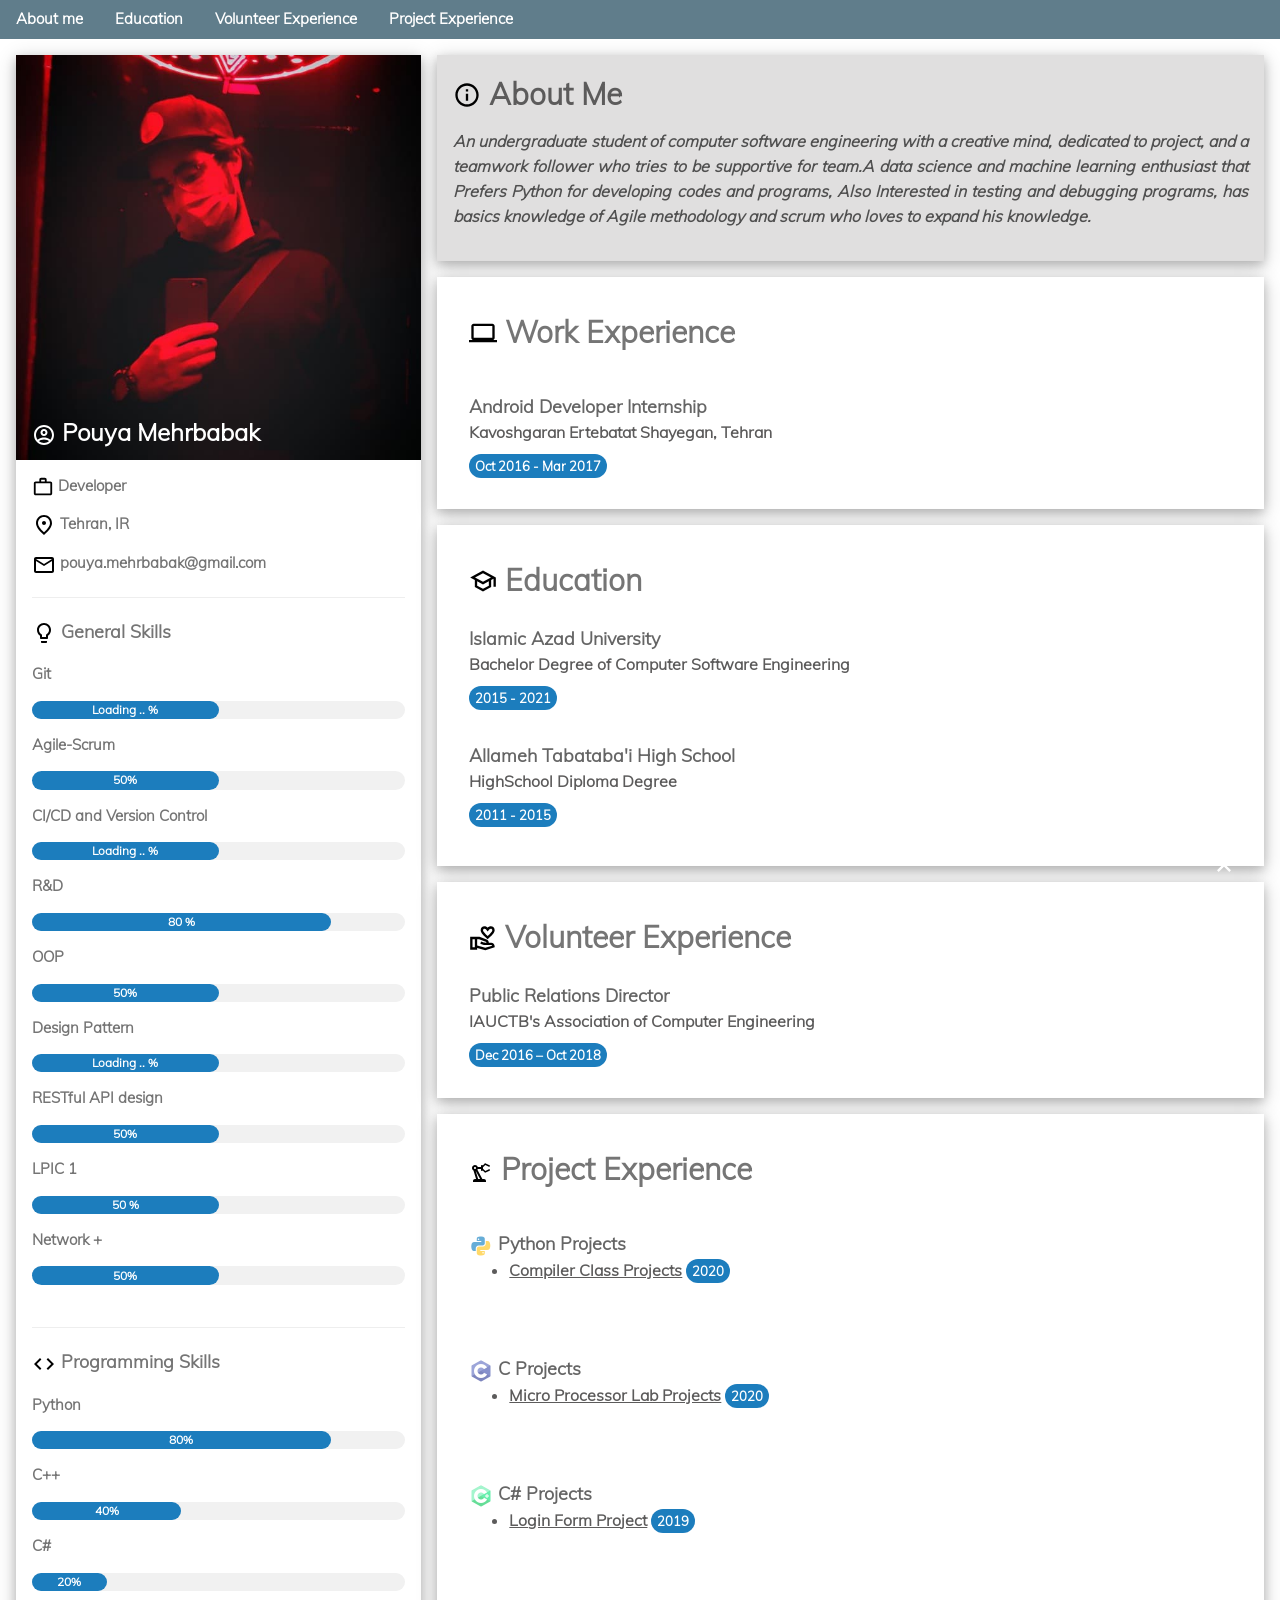
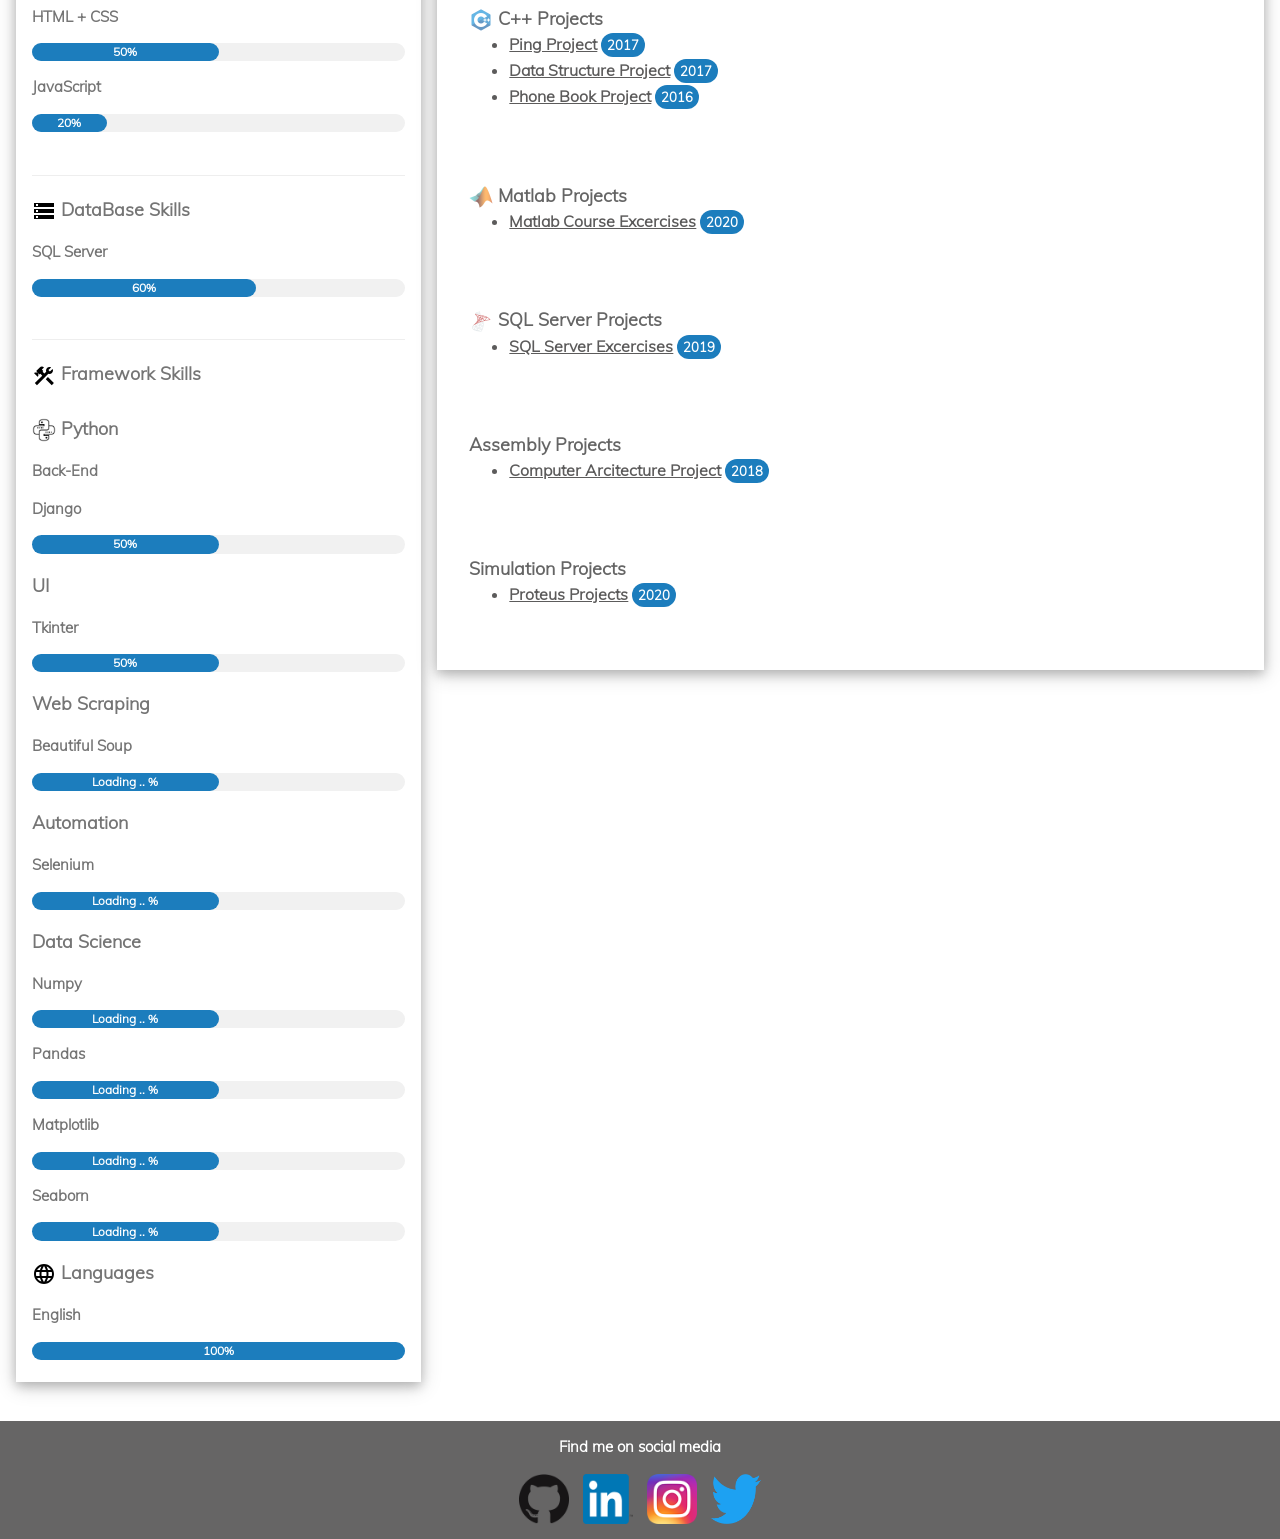
==== index.html @ fe2a09fc "editing" ====
<!DOCTYPE html>
<html>
<title>TheGreatMHB CV</title>
<meta charset="UTF-8">
<meta name="viewport" content="width=device-width, initial-scale=1">
<link rel="stylesheet" href="w3.css">


<style>
    html,
    body {
        font-family: "mulish";
    }

    h1,
    h2,
    h3,
    h4,
    h5,
    h6 {
        font-family: "mulish";
    }
</style>

<body class="w3-text-grey " id="top">
    <div class="w3-bar w3-blue-grey">
        <a href=" #aboutMe"><button class="w3-bar-item w3-button">About me</button></a>
        <a href="#education"><button class="w3-bar-item w3-button">Education</button></a>
        <a href="#volunteer"><button class="w3-bar-item w3-button">Volunteer Experience</button></a>
        <a href="#project"><button class="w3-bar-item w3-button">Project Experience</button></a>
        <!-- <a href="#work"><button class="w3-bar-item w3-button">Work Experience</button></a> -->
    </div>
    <!-- Page Container -->
    <div class="w3-content w3-margin-top" style="max-width:1400px; ">

        <!-- The Grid -->
        <div class="w3-row-padding" style="position: relative;">

            <!-- Left Column -->
            <div class="w3-third">
                <div class="w3-white w3-text-grey w3-card-4">
                    <div class="w3-display-container">
                        <img src="mhb.jpg" style="width:100%" alt="Avatar">
                        <div class="w3-display-bottomleft w3-container w3-text-black">
                            <h3 style="color: rgb(255, 255, 255)
                            ;">
                                <img src="Logo/body/black/account_circle_white_24dp.svg" height="24px"
                                    viewBox="0 0 24 24" width="24px" fill="rgba(53, 46, 46, 0.9)"
                                    style="vertical-align: middle" alt="">
                                Pouya Mehrbabak
                            </h3>
                        </div>
                    </div>
                    <div class="bio w3-container">
                        <p>
                            <img src="Logo/body/black/work_outline_black_24dp.svg" height="22px" viewBox="0 0 22 22"
                                width="22px" fill="rgba(53, 46, 46, 0.9)" style="vertical-align: middle" alt="">
                            Developer
                        </p>
                        <p>
                            <img src="Logo/body/black/place_black_24dp.svg" height="24px" viewBox="0 0 24 24"
                                width="24px" fill="rgba(53, 46, 46, 0.9)" style="vertical-align: middle" alt="">
                            Tehran, IR
                        </p>
                        <p>
                            <img src="Logo/body/black/email_black_24dp.svg" height="24px" viewBox="0 0 24 24"
                                width="24px" fill="rgba(53, 46, 46, 0.9)" style="vertical-align: middle" alt="">
                            pouya.mehrbabak@gmail.com
                        </p>
                        <!--
                            <p><i class="fa fa-phone fa-fw w3-margin-right w3-large mhb-body-fontColor"></i>+98</p>
                        -->
                        <hr>
                        <p class="w3-large"><b>
                                <img src="Logo/body/black/lightbulb_black_24dp.svg" height="24px" viewBox="0 0 24 24"
                                    width="24px" fill="rgba(53, 46, 46, 0.9)" style="vertical-align: middle" alt="">
                                General Skills</b>
                        </p>
                        <p>Git</p>
                        <div class="w3-light-grey w3-round-xlarge w3-small">
                            <div class="w3-container w3-center w3-round-xlarge mhb-color mhb-font-color"
                                style="width:50%">Loading .. %</div>
                        </div>
                        <p>Agile-Scrum</p>
                        <div class="w3-light-grey w3-round-xlarge w3-small">
                            <div class="w3-container w3-center w3-round-xlarge mhb-color mhb-font-color"
                                style="width:50%">50%</div>
                        </div>
                        <p>CI/CD and Version Control</p>
                        <div class="w3-light-grey w3-round-xlarge w3-small">
                            <div class="w3-container w3-center w3-round-xlarge mhb-color mhb-font-color"
                                style="width:50%">Loading .. % </div>
                        </div>
                        <p>R&D</p>
                        <div class="w3-light-grey w3-round-xlarge w3-small">
                            <div class="w3-container w3-center w3-round-xlarge mhb-color mhb-font-color"
                                style="width:80%">80 % </div>
                        </div>
                        <p>OOP
                        <p>
                        <div class="w3-light-grey w3-round-xlarge w3-small">
                            <div class="w3-container w3-center w3-round-xlarge mhb-color mhb-font-color"
                                style="width:50%">50%</div>
                        </div>
                        <p>Design Pattern</p>
                        <div class="w3-light-grey w3-round-xlarge w3-small">
                            <div class="w3-container w3-center w3-round-xlarge mhb-color mhb-font-color"
                                style="width:50%">Loading .. %</div>
                        </div>
                        <p>RESTful API design</p>
                        <div class="w3-light-grey w3-round-xlarge w3-small">
                            <div class="w3-container w3-center w3-round-xlarge mhb-color mhb-font-color"
                                style="width:50%">50%</div>
                        </div>
                        <p>LPIC 1</p>
                        <div class="w3-light-grey w3-round-xlarge w3-small">
                            <div class="w3-container w3-center w3-round-xlarge mhb-color mhb-font-color"
                                style="width:50%">50 %</div>
                        </div>
                        <p>Network +</p>
                        <div class="w3-light-grey w3-round-xlarge w3-small">
                            <div class="w3-container w3-center w3-round-xlarge mhb-color mhb-font-color"
                                style="width:50%">50%</div>
                        </div>
                        <br>
                        <hr>
                        <p class="w3-large"><b>
                                <img src="Logo/body/black/code_black_24dp.svg" height="24px" viewBox="0 0 24 24"
                                    width="24px" fill="rgba(53, 46, 46, 0.9)" style="vertical-align: middle" alt="">
                                Programming Skills</b></p>
                        <p>Python</p>
                        <div class="w3-light-grey w3-round-xlarge w3-small">
                            <div class="w3-container w3-center w3-round-xlarge mhb-color mhb-font-color"
                                style="width:80%">80%</div>
                        </div>
                        <p>C++</p>
                        <div class="w3-light-grey w3-round-xlarge w3-small">
                            <div class="w3-container w3-center w3-round-xlarge mhb-color mhb-font-color"
                                style="width:40%">40%</div>
                        </div>
                        <p>C#</p>
                        <div class="w3-light-grey w3-round-xlarge w3-small">
                            <div class="w3-container w3-center w3-round-xlarge mhb-color mhb-font-color"
                                style="width:20%">20%</div>
                        </div>
                        <p>HTML + CSS</p>
                        <div class="w3-light-grey w3-round-xlarge w3-small">
                            <div class="w3-container w3-center w3-round-xlarge mhb-color mhb-font-color"
                                style="width:50%">50%</div>
                        </div>
                        <p>JavaScript</p>
                        <div class="w3-light-grey w3-round-xlarge w3-small">
                            <div class="w3-container w3-center w3-round-xlarge mhb-color mhb-font-color"
                                style="width:20%">20%</div>
                        </div>
                        <br>
                        <hr>
                        <p class="w3-large"><b>
                                <img src="Logo/body/black/storage_black_24dp.svg" alt="" height="24px"
                                    viewBox="0 0 24 24" width="24px" fill="rgba(53, 46, 46, 0.9)"
                                    style="vertical-align: middle;">
                                DataBase Skills
                            </b>
                        </p>
                        <p>SQL Server</p>
                        <div class="w3-light-grey w3-round-xlarge w3-small">
                            <div class="w3-container w3-center w3-round-xlarge mhb-color mhb-font-color"
                                style="width:60%">60%</div>
                        </div>
                        <!--
                            <p>MySQL</p>
                            <div class="w3-light-grey w3-round-xlarge w3-small">
                                <div class="w3-container w3-center w3-round-xlarge mhb-color mhb-font-color"
                                style="width:50%">Loading .. %</div>
                            </div>
                            <p>MongoDB</p>
                            <div class="w3-light-grey w3-round-xlarge w3-small">
                                <div class="w3-container w3-center w3-round-xlarge mhb-color mhb-font-color"
                                style="width:50%">Loading .. %</div>
                            </div>
                            <p>PostgreSQL</p>
                            <div class="w3-light-grey w3-round-xlarge w3-small">
                                <div class="w3-container w3-center w3-round-xlarge mhb-color mhb-font-color"
                                style="width:50%">Loading .. %</div>
                            </div>
                        -->
                        <br>
                        <hr>
                        <p class="w3-large"><b>
                                <img src="Logo/body/black/construction_black_24dp.svg" alt="" height="24px"
                                    viewBox="0 0 24 24" width="24px" fill="rgba(53, 46, 46, 0.9)"
                                    style="vertical-align: middle;">
                                Framework Skills
                                <br>
                                <br>
                                <img src="Logo/body/black/icons8-python-64.png" height="24px" viewBox="0 0 24 24"
                                    width="24px" fill="rgba(53, 46, 46, 0.9)" style="vertical-align: middle;" alt="">
                                <b>
                                    Python
                                </b>
                                <br>
                                <b>
                                    <p>
                                        Back-End
                                    </p>
                                </b>
                            </b>
                        </p>
                        <p>Django</p>
                        <div class="w3-light-grey w3-round-xlarge w3-small">
                            <div class="w3-container w3-center w3-round-xlarge mhb-color mhb-font-color"
                                style="width:50%">50%</div>
                        </div>
                        <!--
                            <p>Flask</p>
                            <div class="w3-light-grey w3-round-xlarge w3-small">
                                <div class="w3-container w3-center w3-round-xlarge mhb-color mhb-font-color"
                                style="width:50%">Loading .. %</div>
                            </div> 
                        -->
                        <p class="w3-large">UI</p>
                        <p>Tkinter</p>
                        <div class="w3-light-grey w3-round-xlarge w3-small">
                            <div class="w3-container w3-center w3-round-xlarge mhb-color mhb-font-color"
                                style="width:50%">50%</div>
                        </div>
                        <!--
                            <p>PyQT</p>
                            <div class="w3-light-grey w3-round-xlarge w3-small">
                                <div class="w3-container w3-center w3-round-xlarge mhb-color mhb-font-color"
                                style="width:50%">Loading .. %</div>
                            </div>
                        -->
                        <!--
                            <p>PyGame</p>
                            <div class="w3-light-grey w3-round-xlarge w3-small">
                                <div class="w3-container w3-center w3-round-xlarge mhb-color mhb-font-color"
                                style="width:50%">Loading .. %</div>
                            </div>
                        -->
                        <p class="w3-large"><b>
                                Web Scraping
                            </b>
                        </p>
                        <p>Beautiful Soup</p>
                        <div class="w3-light-grey w3-round-xlarge w3-small">
                            <div class="w3-container w3-center w3-round-xlarge mhb-color mhb-font-color"
                                style="width:50%">Loading .. %</div>
                        </div>
                        <p class="w3-large"><b>
                                Automation
                            </b>
                        </p>
                        <p>Selenium</p>
                        <div class="w3-light-grey w3-round-xlarge w3-small">
                            <div class="w3-container w3-center w3-round-xlarge mhb-color mhb-font-color"
                                style="width:50%">Loading .. %</div>
                        </div>
                        <p class="w3-large"><b>
                                Data Science
                            </b>
                        </p>
                        <p>Numpy</p>
                        <div class="w3-light-grey w3-round-xlarge w3-small">
                            <div class="w3-container w3-center w3-round-xlarge mhb-color mhb-font-color"
                                style="width:50%">Loading .. %</div>
                        </div>
                        <p>Pandas</p>
                        <div class="w3-light-grey w3-round-xlarge w3-small">
                            <div class="w3-container w3-center w3-round-xlarge mhb-color mhb-font-color"
                                style="width:50%">Loading .. %</div>
                        </div>
                        <p>Matplotlib</p>
                        <div class="w3-light-grey w3-round-xlarge w3-small">
                            <div class="w3-container w3-center w3-round-xlarge mhb-color mhb-font-color"
                                style="width:50%">Loading .. %</div>
                        </div>
                        <p>Seaborn</p>
                        <div class="w3-light-grey w3-round-xlarge w3-small">
                            <div class="w3-container w3-center w3-round-xlarge mhb-color mhb-font-color"
                                style="width:50%">Loading .. %</div>
                        </div>
                        <!--
                            <p class="w3-large"><b>
                                <img src="Logo/body/black/icons8-js-50.png" height="24px" viewBox="0 0 24 24"
                                width="24px" fill="rgba(53, 46, 46, 0.9)" style="vertical-align: middle;" alt="">
                                JavaScript
                                <b>
                                    <p>
                                        Back-End
                                    </p>
                                </b>
                                <p>
                                    NodeJs</p>
                                    <div class="w3-light-grey w3-round-xlarge w3-small">
                                        <div class="w3-container w3-center w3-round-xlarge mhb-color mhb-font-color"
                                        style="width:50%">Loading .. %</div>
                                    </div>
                                    <b>
                                        <p>
                                            Front-End
                                        </p>
                                    </b>
                                    <p>
                                        VueJs</p>
                                        <div class="w3-light-grey w3-round-xlarge w3-small">
                                            <div class="w3-container w3-center w3-round-xlarge mhb-color mhb-font-color"
                                            style="width:50%">Loading .. %</div>
                                        </div>
                                        <br>
                                        <hr>
                                    -->
                        <!--
                                            <p class="w3-large"><b>
                                                <img src="Logo/body/black/icons8-server-50.png" height="24px" viewBox="0 0 24 24" width="24px"
                                    fill="rgba(53, 46, 46, 0.9)" style="vertical-align: middle;" alt="">
                                Network Skills</b>
                        </p>
                        <p>TCP/IP</p>
                        <div class="w3-light-grey w3-round-xlarge w3-small">
                            <div class="w3-container w3-center w3-round-xlarge mhb-color mhb-font-color"
                                style="width:50%">Loading .. %</div>
                        </div>
                        <p>CCNA</p>
                        <div class="w3-light-grey w3-round-xlarge w3-small">
                            <div class="w3-container w3-center w3-round-xlarge mhb-color mhb-font-color"
                                style="width:50%">Loading .. %</div>
                        </div>
                        <p>CCNP</p>
                        <div class="w3-light-grey w3-round-xlarge w3-small">
                            <div class="w3-container w3-center w3-round-xlarge mhb-color mhb-font-color"
                                style="width:50%">Loading .. %</div>
                        </div>
                        <p>IoT</p>
                        <div class="w3-light-grey w3-round-xlarge w3-small">
                            <div class="w3-container w3-center w3-round-xlarge mhb-color mhb-font-color"
                                style="width:50%">Loading .. %</div>
                        </div>
                        <br>
                        <hr>
                    -->
                        <p class="w3-large w3-text-theme"><b>
                                <img src="Logo/body/black/language_black_24dp.svg" alt="" height="24px"
                                    viewBox="0 0 24 24" width="24px" fill="rgba(53, 46, 46, 0.9)"
                                    style="vertical-align: middle;">
                                Languages</b></p>
                        <p>English</p>
                        <div class="w3-light-grey w3-round-xlarge w3-small">
                            <div class="w3-container w3-center w3-round-xlarge mhb-color mhb-font-color"
                                style="width: 100%">100%</div>
                        </div>
                        <br>
                    </div>
                </div>
                <br>
                <!-- End Left Column -->
            </div>

            <!-- Right Column -->
            <div class="w3-twothird">
                <div id="aboutMe"
                    class="w3-container w3-card-4 w3-content w3-margin-bottom w3-padding-16 mhb-bg-color mhb-font-color2">
                    <h2>
                        <img src="Logo/body/black/info_black_24dp.svg" alt="" height="28px" viewBox="0 0 24 24"
                            width="28px" fill="rgba(53, 46, 46, 0.9)"
                            style="vertical-align: middle;  margin-bottom: 4px;">
                        About Me
                    </h2>
                    <div>
                        <p class="about-me">
                            An undergraduate student of computer software engineering with a creative mind, dedicated to
                            project, and a teamwork
                            follower who tries to be supportive for team.A data science and machine learning enthusiast
                            that Prefers Python for
                            developing codes and programs, Also Interested in testing and debugging programs, has basics
                            knowledge of Agile
                            methodology and scrum who loves to expand his knowledge.
                        </p>
                    </div>
                </div>
                <!-- WORK EXP -->
                <div class="w3-container w3-card-4 w3-white w3-padding-16" id="work">
                    <h2 class="w3-text-grey"><i
                            class="fa fa-suitcase fa-fw w3-margin-right w3-xxlarge mhb-body-fontColor"></i>
                        <img src="Logo/body/black/laptop_black_24dp.svg" alt="" height="28px" viewBox="0 0 24 24" width="28px"
                            fill="rgba(53, 46, 46, 0.9)" style="vertical-align: middle;  margin-bottom: 4px;">
                        Work Experience
                    </h2>
                    <div class="w3-container w3-padding-16">
                        <h5 class="w3-opacity mb-0"><b>Android Developer Internship</b></h5>
                        <h6 class="mhb-font-color2 mt-0">
                            Kavoshgaran Ertebatat Shayegan, Tehran</h6>
                        <span class="mhb-body-fontColor badge">Oct 2016 - Mar 2017</span>
                    </div>
                </div>
                
                <div class="w3-container w3-card-4 w3-white w3-padding-16 w3-margin-top" id="education">
                    <h2 class="w3-text-grey"><i
                            class="w3-margin-right w3-xxlarge mhb-body-fontColor"></i>
                        <img src="Logo/body/black/school_black_24dp.svg" alt="" height="28px" viewBox="0 0 24 24"
                            width="28px" fill="rgba(53, 46, 46, 0.9)"
                            style="vertical-align: middle;  margin-bottom: 4px;">
                        Education
                    </h2>
                    <div class="w3-container">
                        <h5 class="w3-opacity mb-0"><b>Islamic Azad University</b></h5>
                        <h6 class="mhb-font-color2 mt-0">
                            Bachelor Degree of Computer Software Engineering</h6>
                        <span class="mhb-body-fontColor badge">2015 - 2021</span>
                        <br>
                        <br>
                    </div>
                    <div class="w3-container">
                        <h5 class="w3-opacity mb-0"><b>Allameh Tabataba'i High School</b></h5>
                        <h6 class="mhb-font-color2 mt-0">HighSchool Diploma Degree</h6>
                        <span class="badge mhb-body-fontColor">2011 - 2015</span>
                        <br>
                        <br>
                    </div>
                </div>

                <div class="w3-container w3-card-4 w3-white w3-padding-16 w3-margin-top" id="volunteer">
                    <h2 class="w3-text-grey"><i
                            class="fa fa-certificate fa-fw w3-margin-right w3-xxlarge mhb-body-fontColor"></i>
                        <img src="Logo/body/black/volunteer_activism_black_24dp.svg" alt="" height="28px"
                            viewBox="0 0 24 24" width="28px" fill="rgba(53, 46, 46, 0.9)"
                            style="vertical-align: middle;  margin-bottom: 4px;">
                        Volunteer Experience
                    </h2>
                    <div class="w3-container" style="padding-bottom: 16px;">
                        <h5 class="w3-opacity mb-0"><b> Public Relations Director</b></h5>
                        <h6 class="mhb-font-color2 mt-0">
                            IAUCTB's Association of Computer Engineering</h6>
                        <span class="badge mhb-body-fontColor">Dec 2016 – Oct 2018</span>
                        <br>
                    </div>
                </div>
                <div class="w3-container w3-card-4 w3-white w3-margin-top" id="project">
                    <h2 class="w3-text-grey w3-padding-16"><i
                            class="fa fa-certificate fa-fw w3-margin-right w3-xxlarge mhb-body-fontColor mhbResponsive"></i>
                        <img src="Logo/body/black/precision_manufacturing_black_24dp.svg" alt="">
                        Project Experience
                    </h2>
                    <div class="w3-container">
                        <h5 class="w3-opacity mb-0">
                            <img src="Logo/body/black/icons8-python-48.png" height="24px" viewBox="0 0 24 24"
                                width="24px" fill="rgba(53, 46, 46, 0.9)" style="vertical-align: middle;" alt="">
                            <b>Python Projects</b>
                        </h5>
                        <ul class="mhb-font-color2 mt-0">
                            <li>
                                <a
                                    href="https://github.com/pouya-mhb/University-Excersises-and-Projects/tree/main/Compiler%20Class/prefix%20suffix%20substring%20proper%20prefix%20subsequence">
                                    Compiler Class Projects</a>
                                <span class="badge mhb-body-fontColor">2020</span>
                            </li>
                        </ul>
                        <br>
                        <br>
                    </div>
                    <div class="w3-container">
                        <h5 class="w3-opacity mb-0">
                            <img src="Logo/body/black/icons8-c-programming-48.png" height="24px" viewBox="0 0 24 24"
                                width="24px" fill="rgba(53, 46, 46, 0.9)" style="vertical-align: middle;" alt="">
                            <b>C Projects</b>
                        </h5>
                        <ul class="mhb-font-color2 mt-0">
                            <li>
                                <a
                                    href="https://github.com/pouya-mhb/University-Excersises-and-Projects/tree/main/Matlab%20Course%20Excercises">
                                    Micro Processor Lab Projects</a>
                                <span class="badge mhb-body-fontColor">2020</span>
                            </li>
                        </ul>
                        <br>
                        <br>
                    </div>
                    <div class="w3-container">
                        <h5 class="w3-opacity mb-0">
                            <img src="Logo/body/black/icons8-c-sharp-logo-2-48.png" height="24px" viewBox="0 0 24 24"
                                width="24px" fill="rgba(53, 46, 46, 0.9)" style="vertical-align: middle;" alt="">
                            <b>C# Projects</b>
                        </h5>
                        <ul class="mhb-font-color2 mt-0">
                            <li>
                                <a
                                    href=">https://github.com/pouya-mhb/University-Excersises-and-Projects/tree/main/Triangle%20Project">
                                    Login Form Project</a>
                                <span class="badge mhb-body-fontColor">2019</span>
                            </li>
                        </ul>
                        <br>
                        <br>
                    </div>
                    <div class="w3-container">
                        <h5 class="w3-opacity mb-0">
                            <img src="Logo/body/black/icons8-c++-48.png" height="24px" viewBox="0 0 24 24" width="24px"
                                fill="rgba(53, 46, 46, 0.9)" style="vertical-align: middle;" alt="">
                            <b>C++ Projects</b>
                        </h5>
                        <ul class="mhb-font-color2 mt-0">
                            <li>
                                <a href="https://github.com/pouya-mhb/My-Ping-app">
                                    Ping Project</a>
                                <span class="badge mhb-body-fontColor">2017</span>
                            </li>
                            <li>
                                <a href="https://github.com/pouya-mhb/My-Data-Structure-Project">
                                    Data Structure Project</a>
                                <span class="badge mhb-body-fontColor">2017</span>
                            </li>
                            <li>
                                <a
                                    href="https://github.com/pouya-mhb/University-Excersises-and-Projects/tree/main/Phone%20book">
                                    Phone Book Project</a>
                                <span class="badge mhb-body-fontColor">2016</span>
                            </li>
                        </ul>
                        <br>
                        <br>
                    </div>
                    <div class="w3-container">
                        <h5 class="w3-opacity mb-0">
                            <img src="Logo/body/black/icons8-matlab-48.png" height="24px" viewBox="0 0 24 24"
                                width="24px" fill="rgba(53, 46, 46, 0.9)" style="vertical-align: middle;" alt="">
                            <b>Matlab Projects</b>
                        </h5>
                        <ul class="mhb-font-color2 mt-0">
                            <li>
                                <a
                                    href="https://github.com/pouya-mhb/University-Excersises-and-Projects/tree/main/Matlab%20Course%20Excercises">
                                    Matlab Course Excercises</a>
                                <span class="badge mhb-body-fontColor">2020</span>
                            </li>
                        </ul>
                        <br>
                        <br>
                    </div>
                    <div class="w3-container">
                        <h5 class="w3-opacity mb-0">
                            <img src="Logo/body/black/icons8-microsoft-sql-server-48.png" ewBox="0 0 24 24" width="24px"
                                fill="rgba(53, 46, 46, 0.9)" style="vertical-align: middle;" alt="">
                            <b>SQL Server Projects</b>
                        </h5>
                        <ul class="mhb-font-color2 mt-0">
                            <li>
                                <a
                                    href="https://github.com/pouya-mhb/University-Excersises-and-Projects/tree/main/SQL%20Server%20Course%20Excercises">
                                    SQL Server Excercises</a>
                                <span class="badge mhb-body-fontColor">2019</span>
                            </li>
                        </ul>
                        <br>
                        <br>
                    </div>
                    <div class="w3-container">
                        <h5 class="w3-opacity mb-0"><b>Assembly Projects</b></h5>
                        <ul class="mhb-font-color2 mt-0">
                            <li>
                                <a
                                    href="https://github.com/pouya-mhb/University-Excersises-and-Projects/tree/main/Computer%20Arcitecture%20Project">
                                    Computer Arcitecture Project</a>
                                <span class="badge mhb-body-fontColor">2018</span>
                            </li>
                        </ul>
                        <br>
                        <br>
                    </div>
                    <div class="w3-container">
                        <h5 class="w3-opacity mb-0"><b>Simulation Projects</b></h5>
                        <ul class="mhb-font-color2 mt-0">
                            <li>
                                <a href="https://github.com/pouya-mhb/ProteusProjects">
                                    Proteus Projects</a>
                                <span class="badge mhb-body-fontColor">2020</span>
                            </li>
                        </ul>
                        <br>
                        <br>
                    </div>
                </div>
                
                <!-- End Right Column -->
            </div>

            <!-- End Grid -->
        </div>

        <!-- End Page Container -->
    </div>
    <footer class="w3-container w3-center w3-margin-top mhb-footer-color mhb-font-color">
        <a href="#top" class="top-link w3-button w3-center w3-margin-top badge go-top" style="margin-right: 2%;" id="go-top">
            <span class="screen-reader-text">
                <img src="Logo/body/black/keyboard_arrow_up_white_24dp.svg" alt="" height="28px" viewBox="0 0 24 24" width="28px"
                    fill="rgba(53, 46, 46, 0.9)" style="vertical-align: middle;  margin-bottom: 4px;">
            </span>
        </a>
        <p>Find me on social media</p>
        <a href="https://github.com/pouya-mhb" title="GitHub">
            <img class="mhb-footer-icon" src="Logo\gh.png"></a>
        <a href="https://www.linkedin.com/in/thegreatmb/" title="Linkedin">
            <img class="mhb-footer-icon" src="Logo\ld.png"></a>
        <a href="https://www.instagram.com/thegreatmhb/" title="instagram">
            <img class="mhb-footer-icon" src="Logo/ig.png"></a>
        <a href="https://twitter.com/TheGreatMhb" title="Twitter">
            <img class="mhb-footer-icon" src="Logo/twt.png"></a>
    </footer>
    <script>
        let btn = document.getElementById("go-top");
        btn.style.visibility = "hidden";
        window.onscroll = function () { scrollFunction() };

        function scrollFunction() {

            if (document.body.scrollTop > 200 || document.documentElement.scrollTop > 200) {
                btn.style.visibility = "visible";
            } else {
                btn.style.visibility = "hidden";
            }
        }
    </script>
</body>

</html>
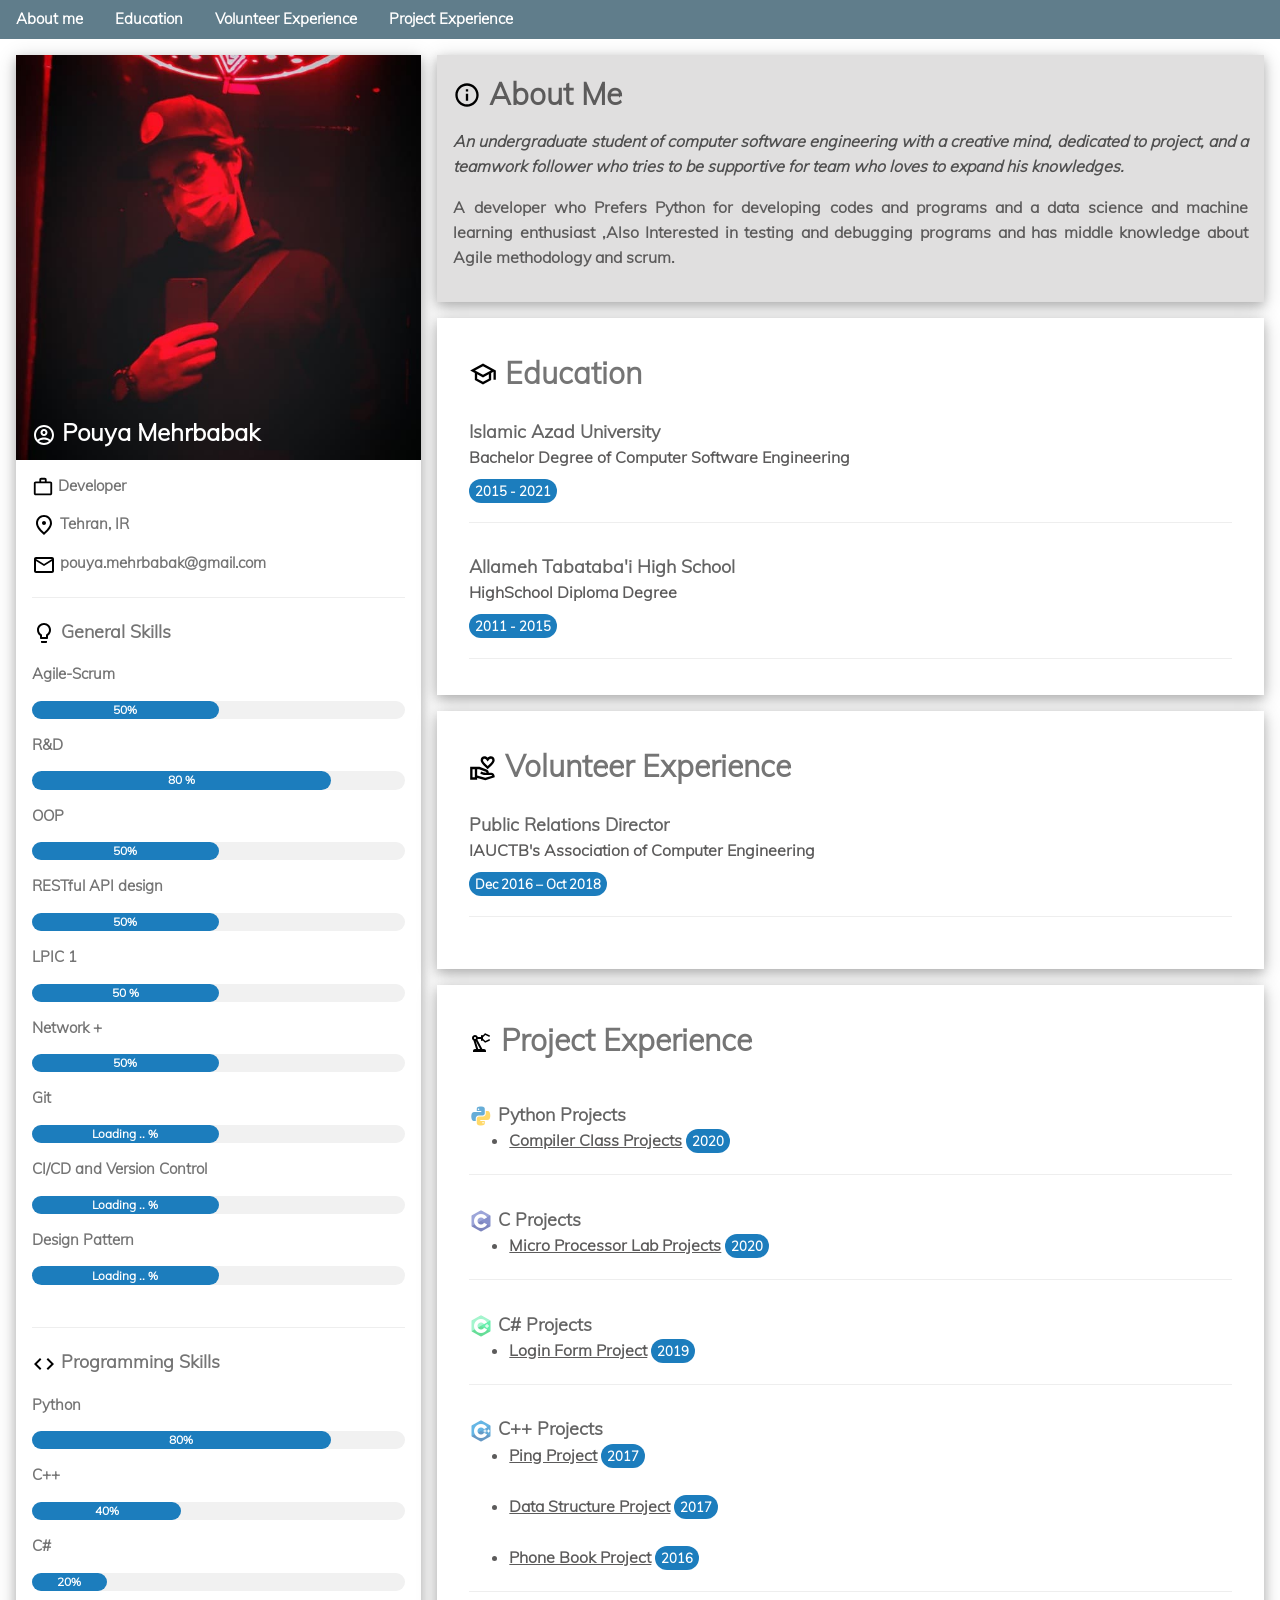
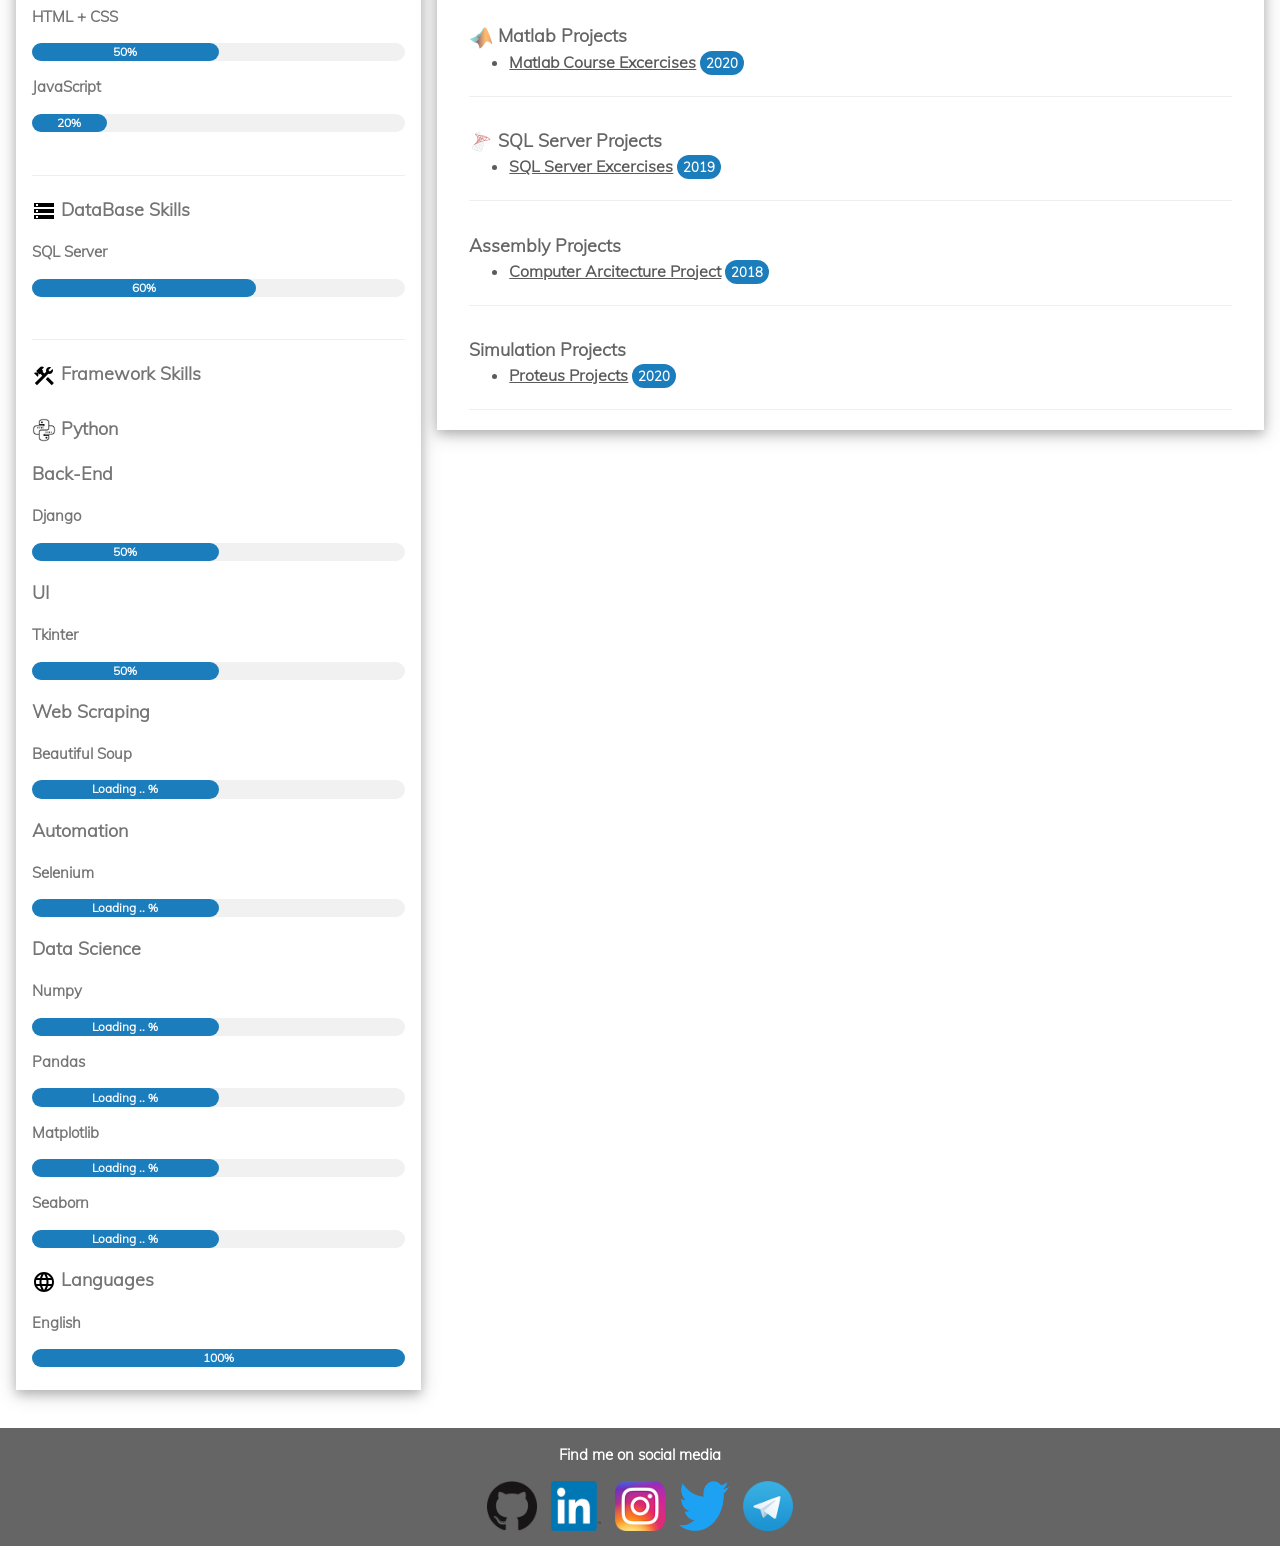
==== commit ed85c9a5: "editing" ====
--- a/index.html
+++ b/index.html
@@ -59,7 +59,8 @@
                         </p>
                         <p>
                             <img src="Logo/body/black/place_black_24dp.svg" height="24px" viewBox="0 0 24 24"
-                                width="24px" fill="rgba(53, 46, 46, 0.9)" style="vertical-align: middle" alt="">
+                                width="24px" fill="rgba(53, 46, 46, 0.9)" style="margin-left:px; vertical-align: middle"
+                                alt="">
                             Tehran, IR
                         </p>
                         <p>
@@ -76,20 +77,10 @@
                                     width="24px" fill="rgba(53, 46, 46, 0.9)" style="vertical-align: middle" alt="">
                                 General Skills</b>
                         </p>
-                        <p>Git</p>
-                        <div class="w3-light-grey w3-round-xlarge w3-small">
-                            <div class="w3-container w3-center w3-round-xlarge mhb-color mhb-font-color"
-                                style="width:50%">Loading .. %</div>
-                        </div>
                         <p>Agile-Scrum</p>
                         <div class="w3-light-grey w3-round-xlarge w3-small">
                             <div class="w3-container w3-center w3-round-xlarge mhb-color mhb-font-color"
                                 style="width:50%">50%</div>
-                        </div>
-                        <p>CI/CD and Version Control</p>
-                        <div class="w3-light-grey w3-round-xlarge w3-small">
-                            <div class="w3-container w3-center w3-round-xlarge mhb-color mhb-font-color"
-                                style="width:50%">Loading .. % </div>
                         </div>
                         <p>R&D</p>
                         <div class="w3-light-grey w3-round-xlarge w3-small">
@@ -102,25 +93,35 @@
                             <div class="w3-container w3-center w3-round-xlarge mhb-color mhb-font-color"
                                 style="width:50%">50%</div>
                         </div>
+                        <p>RESTful API design</p>
+                        <div class="w3-light-grey w3-round-xlarge w3-small">
+                            <div class="w3-container w3-center w3-round-xlarge mhb-color mhb-font-color"
+                                style="width:50%">50%</div>
+                        </div>
+                        <p>LPIC 1</p>
+                        <div class="w3-light-grey w3-round-xlarge w3-small">
+                            <div class="w3-container w3-center w3-round-xlarge mhb-color mhb-font-color"
+                                style="width:50%">50 %</div>
+                        </div>
+                        <p>Network +</p>
+                        <div class="w3-light-grey w3-round-xlarge w3-small">
+                            <div class="w3-container w3-center w3-round-xlarge mhb-color mhb-font-color"
+                                style="width:50%">50%</div>
+                        </div>
+                        <p>Git</p>
+                        <div class="w3-light-grey w3-round-xlarge w3-small">
+                            <div class="w3-container w3-center w3-round-xlarge mhb-color mhb-font-color"
+                                style="width:50%">Loading .. %</div>
+                        </div>
+                        <p>CI/CD and Version Control</p>
+                        <div class="w3-light-grey w3-round-xlarge w3-small">
+                            <div class="w3-container w3-center w3-round-xlarge mhb-color mhb-font-color"
+                                style="width:50%">Loading .. % </div>
+                        </div>
                         <p>Design Pattern</p>
                         <div class="w3-light-grey w3-round-xlarge w3-small">
                             <div class="w3-container w3-center w3-round-xlarge mhb-color mhb-font-color"
                                 style="width:50%">Loading .. %</div>
-                        </div>
-                        <p>RESTful API design</p>
-                        <div class="w3-light-grey w3-round-xlarge w3-small">
-                            <div class="w3-container w3-center w3-round-xlarge mhb-color mhb-font-color"
-                                style="width:50%">50%</div>
-                        </div>
-                        <p>LPIC 1</p>
-                        <div class="w3-light-grey w3-round-xlarge w3-small">
-                            <div class="w3-container w3-center w3-round-xlarge mhb-color mhb-font-color"
-                                style="width:50%">50 %</div>
-                        </div>
-                        <p>Network +</p>
-                        <div class="w3-light-grey w3-round-xlarge w3-small">
-                            <div class="w3-container w3-center w3-round-xlarge mhb-color mhb-font-color"
-                                style="width:50%">50%</div>
                         </div>
                         <br>
                         <hr>
@@ -200,7 +201,7 @@
                                 </b>
                                 <br>
                                 <b>
-                                    <p>
+                                    <p class="w3-large">
                                         Back-End
                                     </p>
                                 </b>
@@ -367,36 +368,40 @@
                         About Me
                     </h2>
                     <div>
-                        <p class="about-me">
-                            An undergraduate student of computer software engineering with a creative mind, dedicated to
-                            project, and a teamwork
-                            follower who tries to be supportive for team.A data science and machine learning enthusiast
-                            that Prefers Python for
-                            developing codes and programs, Also Interested in testing and debugging programs, has basics
-                            knowledge of Agile
-                            methodology and scrum who loves to expand his knowledge.
+                        <p class="about-me">An undergraduate student of computer software engineering with a creative
+                            mind,
+                            dedicated to project, and a teamwork follower who tries to be supportive for team
+                            who loves to expand his knowledges.
+                        <p>
+                            A developer who Prefers Python for developing codes and programs and a data science and
+                            machine learning enthusiast
+                            ,Also Interested in testing and debugging programs and has middle knowledge about Agile
+                            methodology and scrum.
+                        </p>
                         </p>
                     </div>
                 </div>
-                <!-- WORK EXP -->
-                <div class="w3-container w3-card-4 w3-white w3-padding-16" id="work">
-                    <h2 class="w3-text-grey"><i
+                <!-- WORK EXP 
+                    <div class="w3-container w3-card-4 w3-white w3-padding-16" id="work">
+                        <h2 class="w3-text-grey"><i
                             class="fa fa-suitcase fa-fw w3-margin-right w3-xxlarge mhb-body-fontColor"></i>
-                        <img src="Logo/body/black/laptop_black_24dp.svg" alt="" height="28px" viewBox="0 0 24 24" width="28px"
-                            fill="rgba(53, 46, 46, 0.9)" style="vertical-align: middle;  margin-bottom: 4px;">
-                        Work Experience
-                    </h2>
-                    <div class="w3-container w3-padding-16">
-                        <h5 class="w3-opacity mb-0"><b>Android Developer Internship</b></h5>
-                        <h6 class="mhb-font-color2 mt-0">
-                            Kavoshgaran Ertebatat Shayegan, Tehran</h6>
-                        <span class="mhb-body-fontColor badge">Oct 2016 - Mar 2017</span>
-                    </div>
-                </div>
-                
+                            <img src="Logo/body/black/laptop_black_24dp.svg" alt="" height="28px" viewBox="0 0 24 24"
+                            width="28px" fill="rgba(53, 46, 46, 0.9)"
+                            style="vertical-align: middle;  margin-bottom: 4px;">
+                            Work Experience
+                        </h2>
+                        <div class="w3-container">
+                            <h5 class="w3-opacity mb-0"><b>Android Developer Internship</b></h5>
+                            <h6 class="mhb-font-color2 mt-0">
+                                Kavoshgaran Ertebatat Shayegan, Tehran</h6>
+                                <span class="mhb-body-fontColor badge">Oct 2016 - Mar 2017</span>
+                                <hr>
+                            </div>
+                        </div>
+                -->
+
                 <div class="w3-container w3-card-4 w3-white w3-padding-16 w3-margin-top" id="education">
-                    <h2 class="w3-text-grey"><i
-                            class="w3-margin-right w3-xxlarge mhb-body-fontColor"></i>
+                    <h2 class="w3-text-grey"><i class="w3-margin-right w3-xxlarge mhb-body-fontColor"></i>
                         <img src="Logo/body/black/school_black_24dp.svg" alt="" height="28px" viewBox="0 0 24 24"
                             width="28px" fill="rgba(53, 46, 46, 0.9)"
                             style="vertical-align: middle;  margin-bottom: 4px;">
@@ -408,14 +413,13 @@
                             Bachelor Degree of Computer Software Engineering</h6>
                         <span class="mhb-body-fontColor badge">2015 - 2021</span>
                         <br>
-                        <br>
+                        <hr>
                     </div>
                     <div class="w3-container">
                         <h5 class="w3-opacity mb-0"><b>Allameh Tabataba'i High School</b></h5>
                         <h6 class="mhb-font-color2 mt-0">HighSchool Diploma Degree</h6>
                         <span class="badge mhb-body-fontColor">2011 - 2015</span>
-                        <br>
-                        <br>
+                        <hr>
                     </div>
                 </div>
 
@@ -433,6 +437,7 @@
                             IAUCTB's Association of Computer Engineering</h6>
                         <span class="badge mhb-body-fontColor">Dec 2016 – Oct 2018</span>
                         <br>
+                        <hr>
                     </div>
                 </div>
                 <div class="w3-container w3-card-4 w3-white w3-margin-top" id="project">
@@ -455,8 +460,7 @@
                                 <span class="badge mhb-body-fontColor">2020</span>
                             </li>
                         </ul>
-                        <br>
-                        <br>
+                        <hr>
                     </div>
                     <div class="w3-container">
                         <h5 class="w3-opacity mb-0">
@@ -472,8 +476,7 @@
                                 <span class="badge mhb-body-fontColor">2020</span>
                             </li>
                         </ul>
-                        <br>
-                        <br>
+                        <hr>
                     </div>
                     <div class="w3-container">
                         <h5 class="w3-opacity mb-0">
@@ -489,8 +492,7 @@
                                 <span class="badge mhb-body-fontColor">2019</span>
                             </li>
                         </ul>
-                        <br>
-                        <br>
+                        <hr>
                     </div>
                     <div class="w3-container">
                         <h5 class="w3-opacity mb-0">
@@ -504,11 +506,13 @@
                                     Ping Project</a>
                                 <span class="badge mhb-body-fontColor">2017</span>
                             </li>
+                            <br>
                             <li>
                                 <a href="https://github.com/pouya-mhb/My-Data-Structure-Project">
                                     Data Structure Project</a>
                                 <span class="badge mhb-body-fontColor">2017</span>
                             </li>
+                            <br>
                             <li>
                                 <a
                                     href="https://github.com/pouya-mhb/University-Excersises-and-Projects/tree/main/Phone%20book">
@@ -516,8 +520,7 @@
                                 <span class="badge mhb-body-fontColor">2016</span>
                             </li>
                         </ul>
-                        <br>
-                        <br>
+                        <hr>
                     </div>
                     <div class="w3-container">
                         <h5 class="w3-opacity mb-0">
@@ -533,8 +536,7 @@
                                 <span class="badge mhb-body-fontColor">2020</span>
                             </li>
                         </ul>
-                        <br>
-                        <br>
+                        <hr>
                     </div>
                     <div class="w3-container">
                         <h5 class="w3-opacity mb-0">
@@ -550,8 +552,7 @@
                                 <span class="badge mhb-body-fontColor">2019</span>
                             </li>
                         </ul>
-                        <br>
-                        <br>
+                        <hr>
                     </div>
                     <div class="w3-container">
                         <h5 class="w3-opacity mb-0"><b>Assembly Projects</b></h5>
@@ -563,8 +564,7 @@
                                 <span class="badge mhb-body-fontColor">2018</span>
                             </li>
                         </ul>
-                        <br>
-                        <br>
+                        <hr>
                     </div>
                     <div class="w3-container">
                         <h5 class="w3-opacity mb-0"><b>Simulation Projects</b></h5>
@@ -575,11 +575,10 @@
                                 <span class="badge mhb-body-fontColor">2020</span>
                             </li>
                         </ul>
-                        <br>
-                        <br>
+                        <hr>
                     </div>
                 </div>
-                
+
                 <!-- End Right Column -->
             </div>
 
@@ -589,10 +588,11 @@
         <!-- End Page Container -->
     </div>
     <footer class="w3-container w3-center w3-margin-top mhb-footer-color mhb-font-color">
-        <a href="#top" class="top-link w3-button w3-center w3-margin-top badge go-top" style="margin-right: 2%;" id="go-top">
+        <a href="#top" class="top-link w3-button w3-center w3-margin-top badge go-top" style="margin-right: 2%;"
+            id="go-top">
             <span class="screen-reader-text">
-                <img src="Logo/body/black/keyboard_arrow_up_white_24dp.svg" alt="" height="28px" viewBox="0 0 24 24" width="28px"
-                    fill="rgba(53, 46, 46, 0.9)" style="vertical-align: middle;  margin-bottom: 4px;">
+                <img src="Logo/body/black/keyboard_arrow_up_white_24dp.svg" alt="" height="28px" viewBox="0 0 24 24"
+                    width="28px" fill="rgba(53, 46, 46, 0.9)" style="vertical-align: middle;  margin-bottom: 4px;">
             </span>
         </a>
         <p>Find me on social media</p>
@@ -604,6 +604,8 @@
             <img class="mhb-footer-icon" src="Logo/ig.png"></a>
         <a href="https://twitter.com/TheGreatMhb" title="Twitter">
             <img class="mhb-footer-icon" src="Logo/twt.png"></a>
+        <a href="https://t.me/TheGreatMHB" title="Telegram">
+            <img class="mhb-footer-icon" src="Logo/tg.png"></a>
     </footer>
     <script>
         let btn = document.getElementById("go-top");
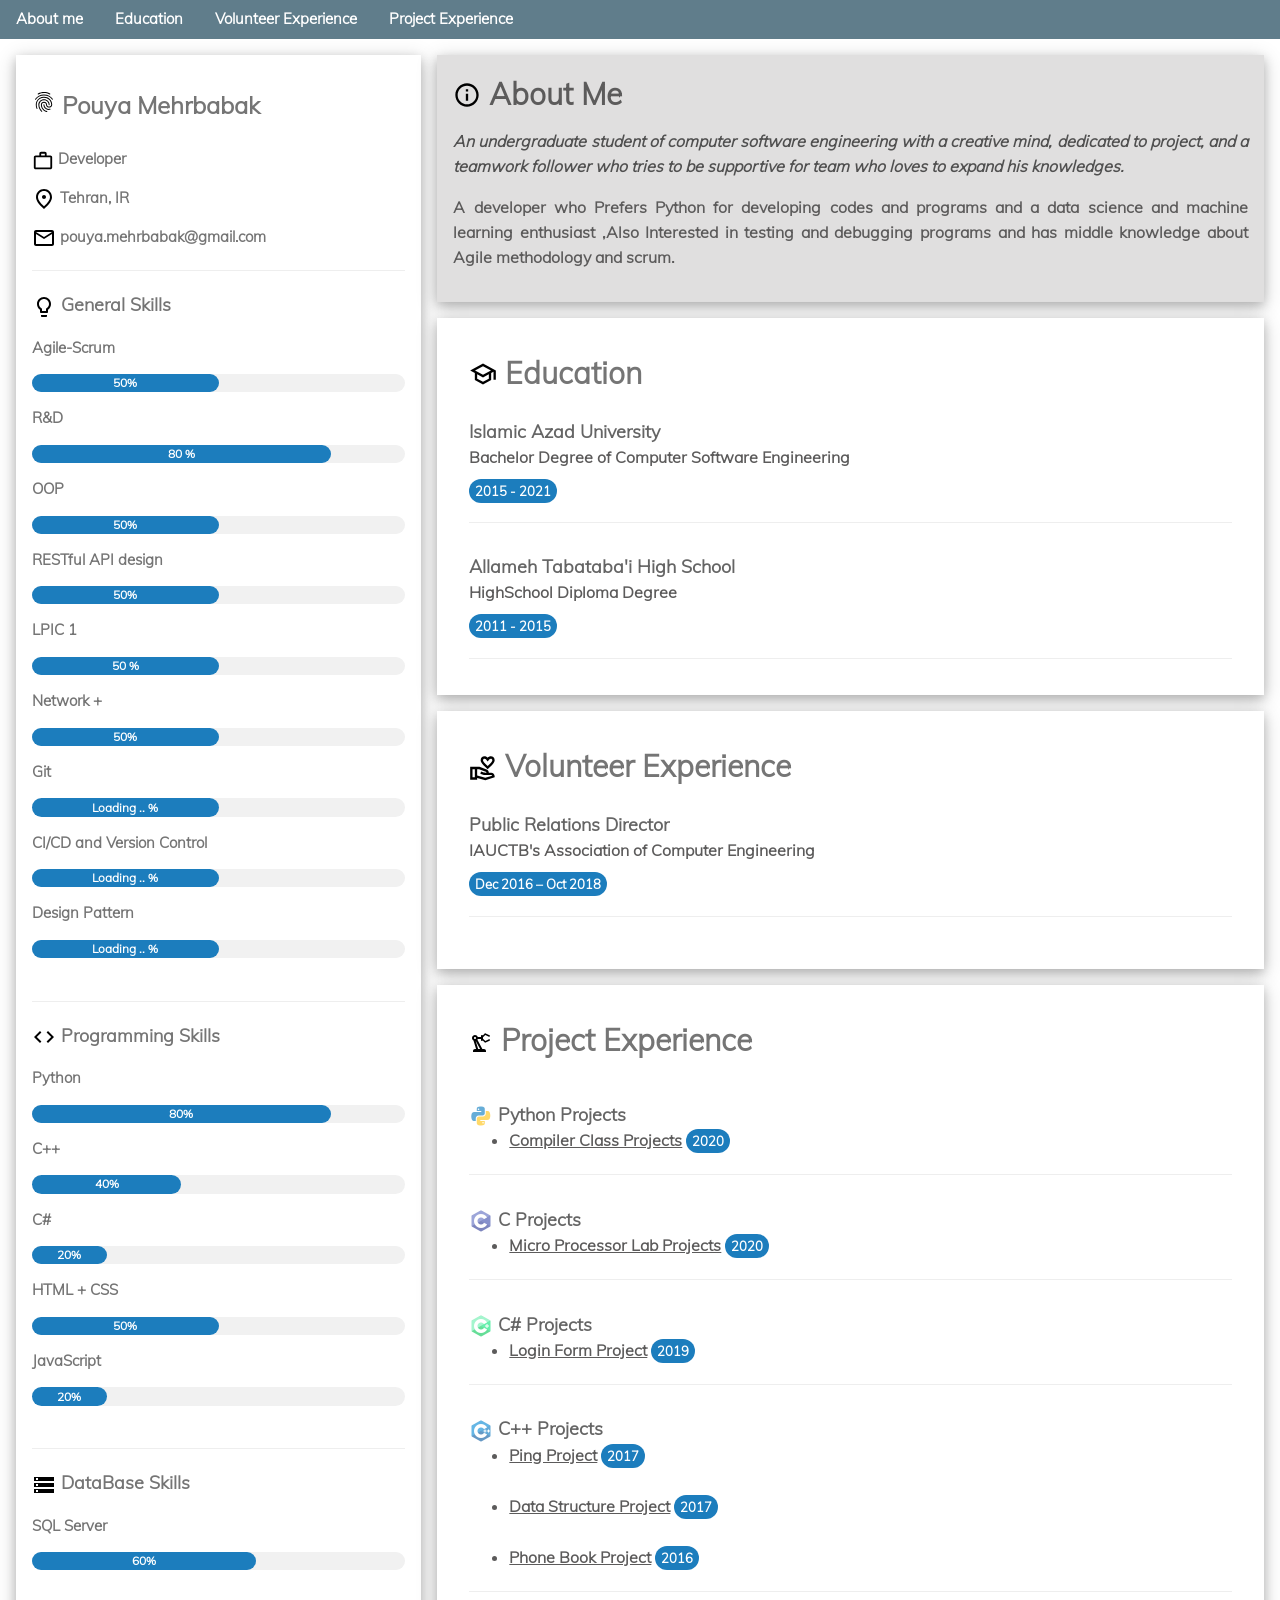
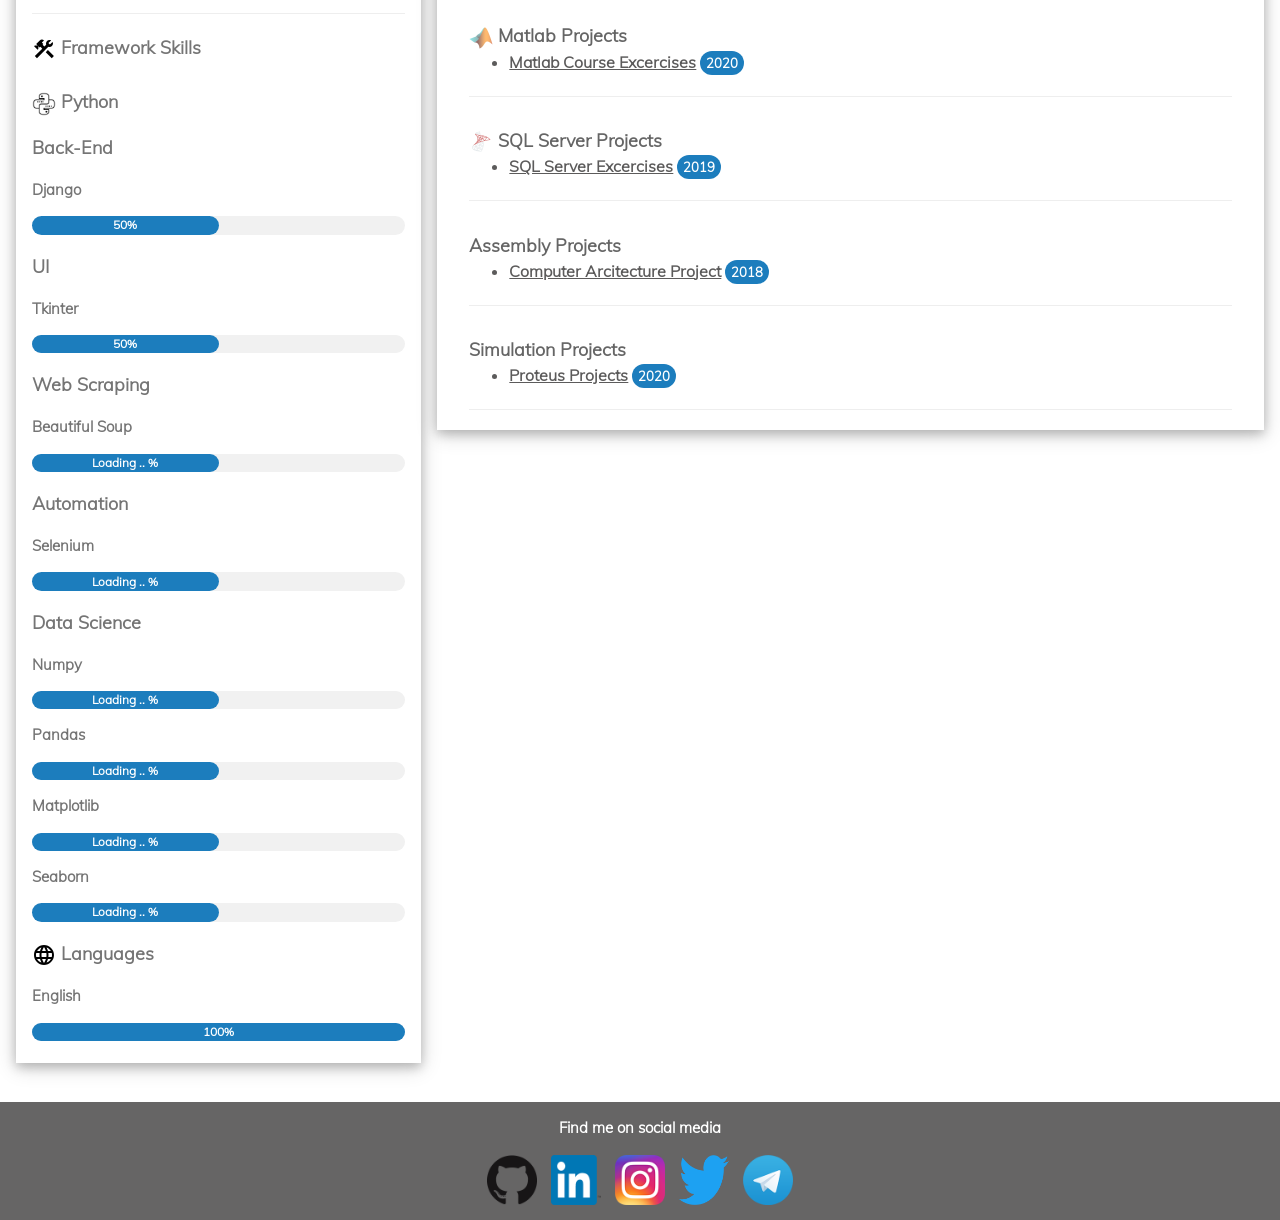
==== commit f85169b0: "editing" ====
--- a/index.html
+++ b/index.html
@@ -40,13 +40,14 @@
             <div class="w3-third">
                 <div class="w3-white w3-text-grey w3-card-4">
                     <div class="w3-display-container">
-                        <img src="mhb.jpg" style="width:100%" alt="Avatar">
-                        <div class="w3-display-bottomleft w3-container w3-text-black">
-                            <h3 style="color: rgb(255, 255, 255)
-                            ;">
-                                <img src="Logo/body/black/account_circle_white_24dp.svg" height="24px"
-                                    viewBox="0 0 24 24" width="24px" fill="rgba(53, 46, 46, 0.9)"
-                                    style="vertical-align: middle" alt="">
+                        <img src="" style="width:100%" alt="">
+                        <div class="w3-display-container w3-container">
+                            <h3>
+                                <svg xmlns="http://www.w3.org/2000/svg" height="24px" viewBox="0 0 24 24" width="24px" fill="#000000">
+                                    <path d="M0 0h24v24H0V0z" fill="none" />
+                                    <path
+                                        d="M17.81 4.47c-.08 0-.16-.02-.23-.06C15.66 3.42 14 3 12.01 3c-1.98 0-3.86.47-5.57 1.41-.24.13-.54.04-.68-.2-.13-.24-.04-.55.2-.68C7.82 2.52 9.86 2 12.01 2c2.13 0 3.99.47 6.03 1.52.25.13.34.43.21.67-.09.18-.26.28-.44.28zM3.5 9.72c-.1 0-.2-.03-.29-.09-.23-.16-.28-.47-.12-.7.99-1.4 2.25-2.5 3.75-3.27C9.98 4.04 14 4.03 17.15 5.65c1.5.77 2.76 1.86 3.75 3.25.16.22.11.54-.12.7-.23.16-.54.11-.7-.12-.9-1.26-2.04-2.25-3.39-2.94-2.87-1.47-6.54-1.47-9.4.01-1.36.7-2.5 1.7-3.4 2.96-.08.14-.23.21-.39.21zm6.25 12.07c-.13 0-.26-.05-.35-.15-.87-.87-1.34-1.43-2.01-2.64-.69-1.23-1.05-2.73-1.05-4.34 0-2.97 2.54-5.39 5.66-5.39s5.66 2.42 5.66 5.39c0 .28-.22.5-.5.5s-.5-.22-.5-.5c0-2.42-2.09-4.39-4.66-4.39s-4.66 1.97-4.66 4.39c0 1.44.32 2.77.93 3.85.64 1.15 1.08 1.64 1.85 2.42.19.2.19.51 0 .71-.11.1-.24.15-.37.15zm7.17-1.85c-1.19 0-2.24-.3-3.1-.89-1.49-1.01-2.38-2.65-2.38-4.39 0-.28.22-.5.5-.5s.5.22.5.5c0 1.41.72 2.74 1.94 3.56.71.48 1.54.71 2.54.71.24 0 .64-.03 1.04-.1.27-.05.53.13.58.41.05.27-.13.53-.41.58-.57.11-1.07.12-1.21.12zM14.91 22c-.04 0-.09-.01-.13-.02-1.59-.44-2.63-1.03-3.72-2.1-1.4-1.39-2.17-3.24-2.17-5.22 0-1.62 1.38-2.94 3.08-2.94s3.08 1.32 3.08 2.94c0 1.07.93 1.94 2.08 1.94s2.08-.87 2.08-1.94c0-3.77-3.25-6.83-7.25-6.83-2.84 0-5.44 1.58-6.61 4.03-.39.81-.59 1.76-.59 2.8 0 .78.07 2.01.67 3.61.1.26-.03.55-.29.64-.26.1-.55-.04-.64-.29-.49-1.31-.73-2.61-.73-3.96 0-1.2.23-2.29.68-3.24 1.33-2.79 4.28-4.6 7.51-4.6 4.55 0 8.25 3.51 8.25 7.83 0 1.62-1.38 2.94-3.08 2.94s-3.08-1.32-3.08-2.94c0-1.07-.93-1.94-2.08-1.94s-2.08.87-2.08 1.94c0 1.71.66 3.31 1.87 4.51.95.94 1.86 1.46 3.27 1.85.27.07.42.35.35.61-.05.23-.26.38-.47.38z" />
+                                </svg>
                                 Pouya Mehrbabak
                             </h3>
                         </div>
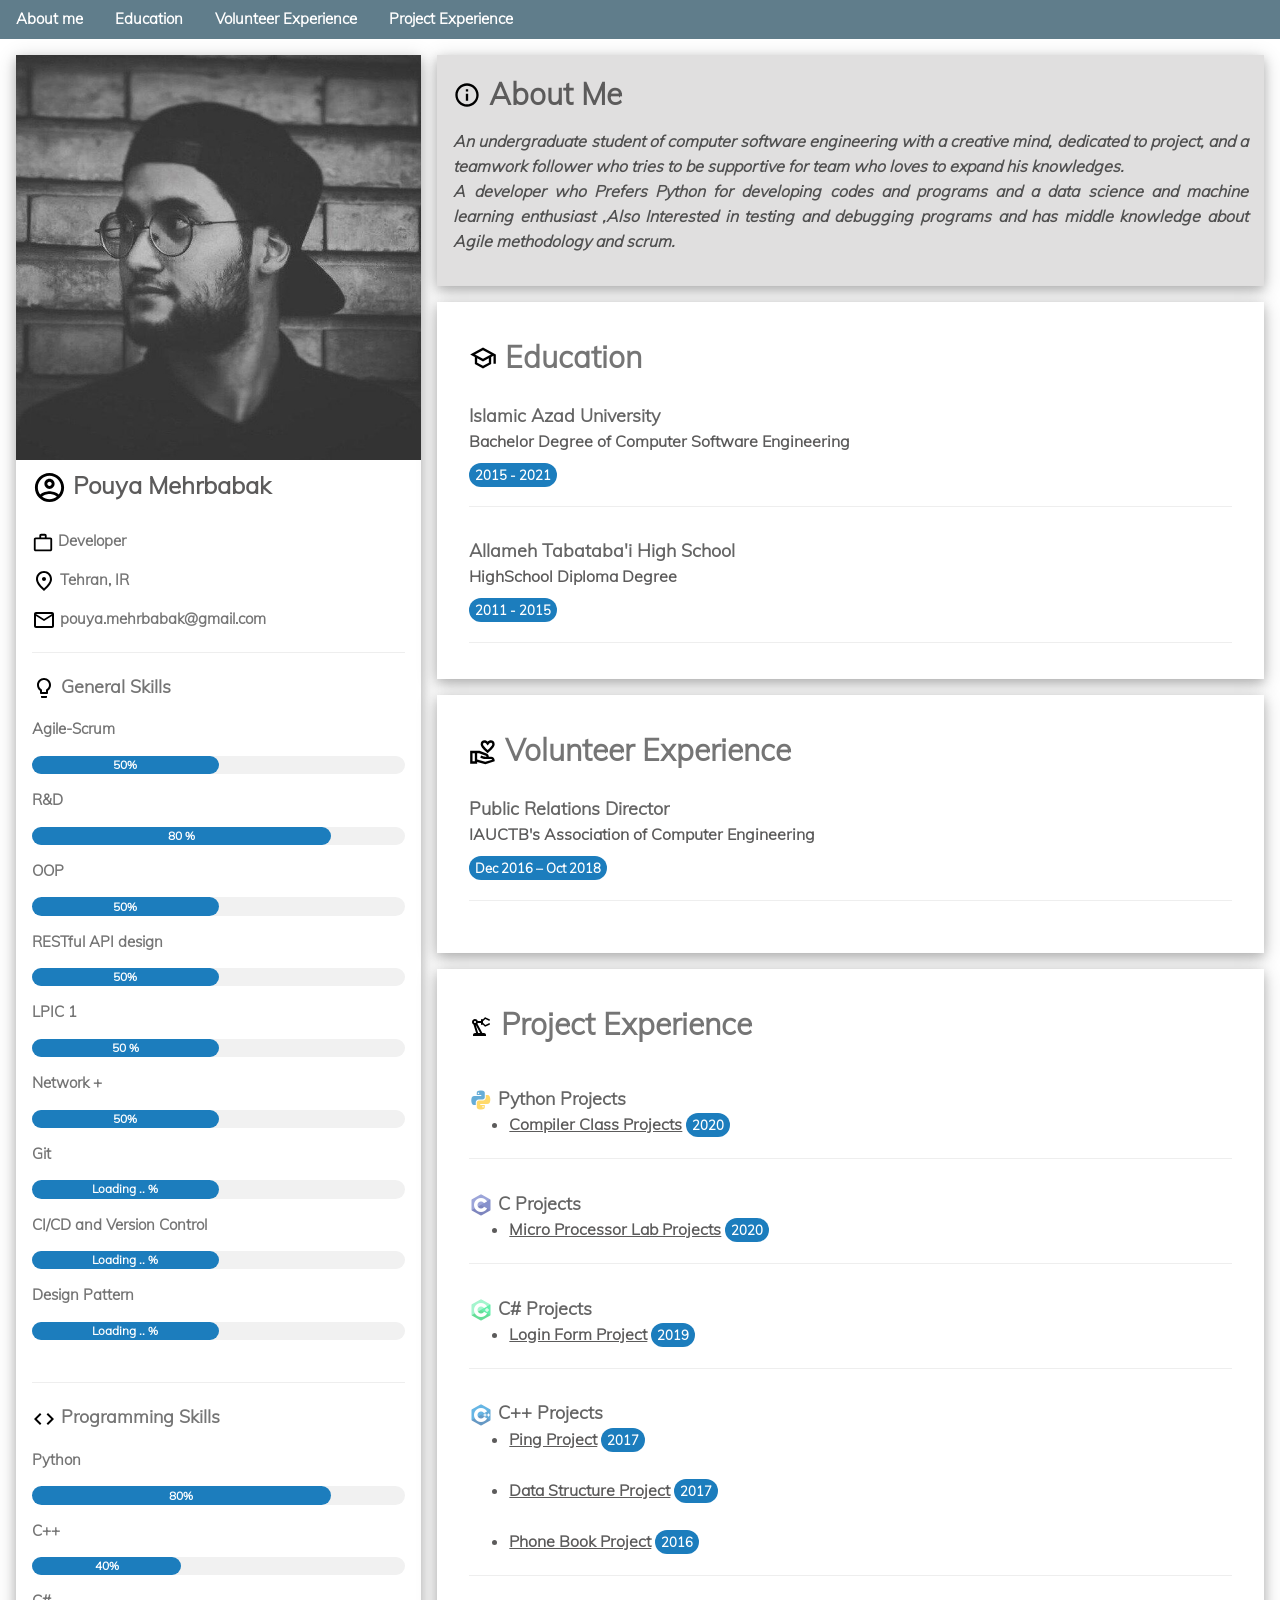
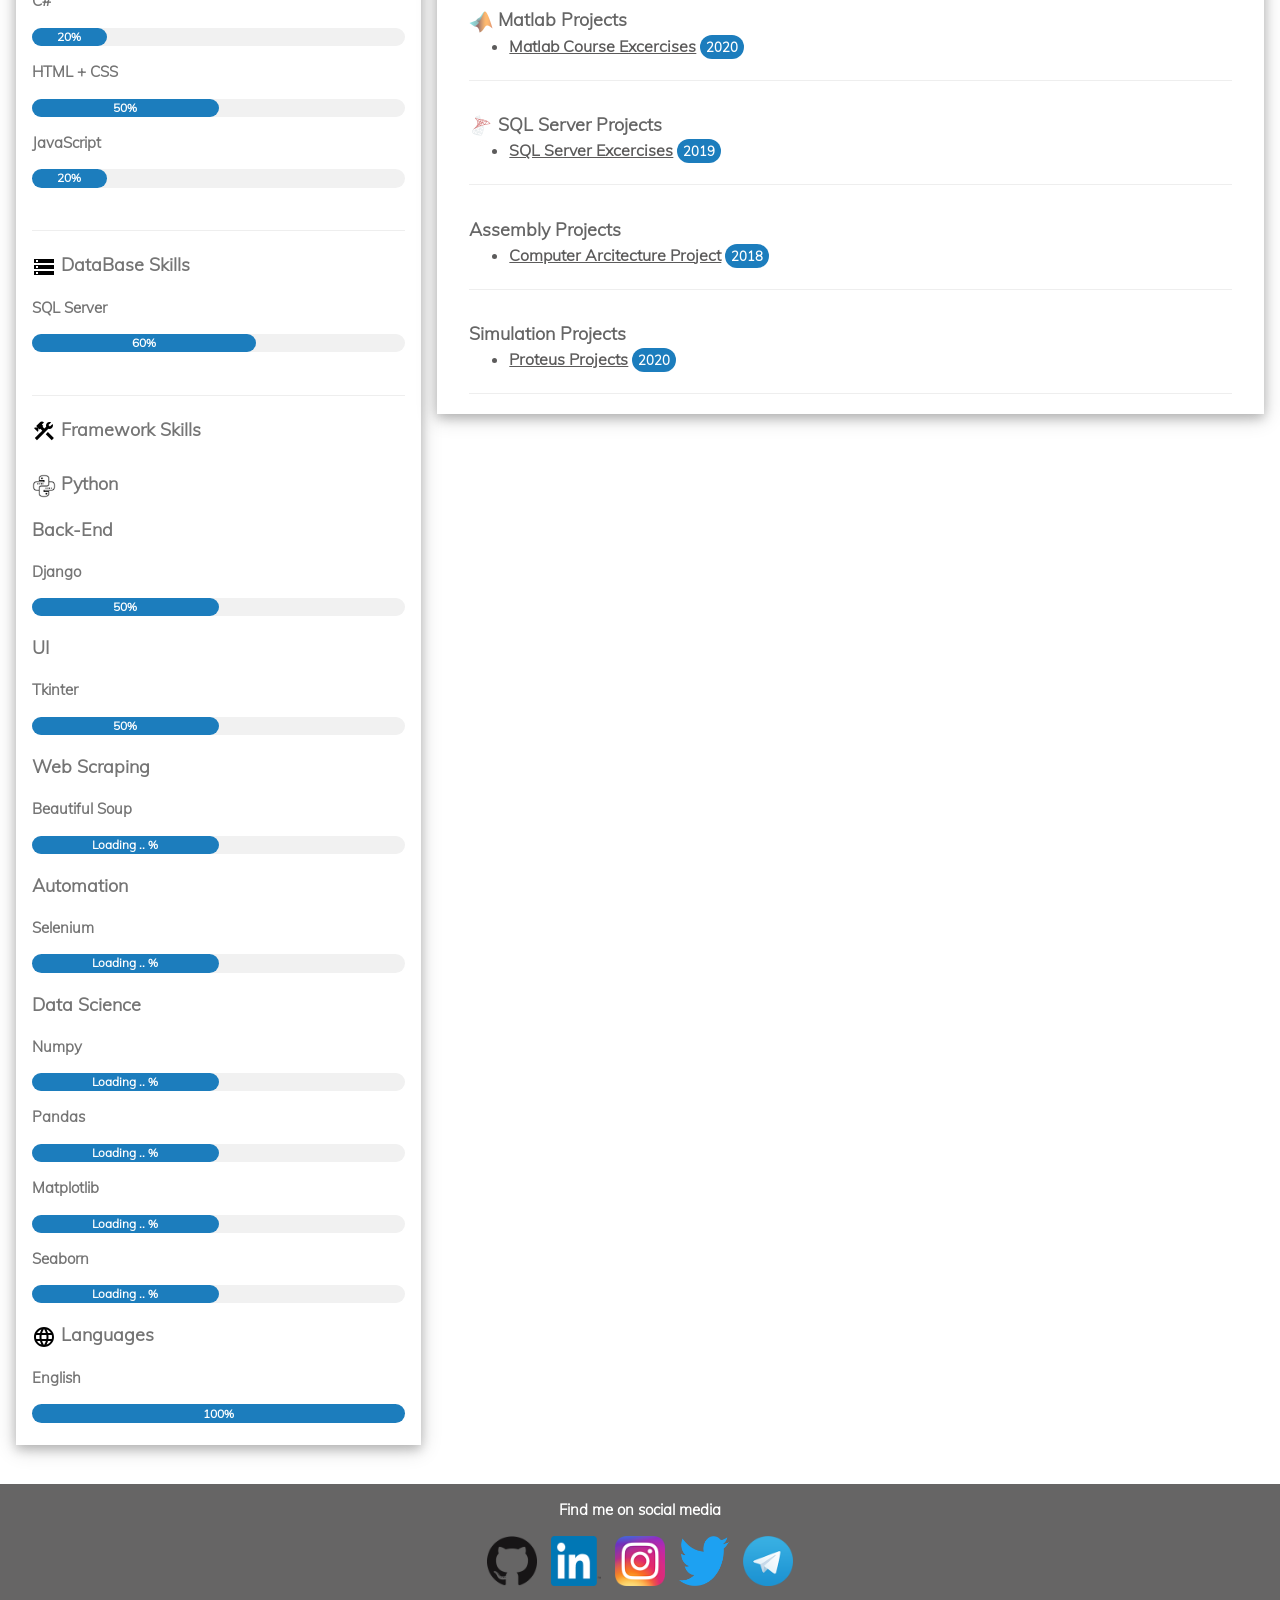
==== commit 8c3147d2: "editing" ====
--- a/index.html
+++ b/index.html
@@ -40,14 +40,11 @@
             <div class="w3-third">
                 <div class="w3-white w3-text-grey w3-card-4">
                     <div class="w3-display-container">
-                        <img src="" style="width:100%" alt="">
-                        <div class="w3-display-container w3-container">
+                        <img src="IMG_5555.JPG" style="width:100%" alt="">
+                        <div class="w3-display-container w3-container  mhb-font-color2">
                             <h3>
-                                <svg xmlns="http://www.w3.org/2000/svg" height="24px" viewBox="0 0 24 24" width="24px" fill="#000000">
-                                    <path d="M0 0h24v24H0V0z" fill="none" />
-                                    <path
-                                        d="M17.81 4.47c-.08 0-.16-.02-.23-.06C15.66 3.42 14 3 12.01 3c-1.98 0-3.86.47-5.57 1.41-.24.13-.54.04-.68-.2-.13-.24-.04-.55.2-.68C7.82 2.52 9.86 2 12.01 2c2.13 0 3.99.47 6.03 1.52.25.13.34.43.21.67-.09.18-.26.28-.44.28zM3.5 9.72c-.1 0-.2-.03-.29-.09-.23-.16-.28-.47-.12-.7.99-1.4 2.25-2.5 3.75-3.27C9.98 4.04 14 4.03 17.15 5.65c1.5.77 2.76 1.86 3.75 3.25.16.22.11.54-.12.7-.23.16-.54.11-.7-.12-.9-1.26-2.04-2.25-3.39-2.94-2.87-1.47-6.54-1.47-9.4.01-1.36.7-2.5 1.7-3.4 2.96-.08.14-.23.21-.39.21zm6.25 12.07c-.13 0-.26-.05-.35-.15-.87-.87-1.34-1.43-2.01-2.64-.69-1.23-1.05-2.73-1.05-4.34 0-2.97 2.54-5.39 5.66-5.39s5.66 2.42 5.66 5.39c0 .28-.22.5-.5.5s-.5-.22-.5-.5c0-2.42-2.09-4.39-4.66-4.39s-4.66 1.97-4.66 4.39c0 1.44.32 2.77.93 3.85.64 1.15 1.08 1.64 1.85 2.42.19.2.19.51 0 .71-.11.1-.24.15-.37.15zm7.17-1.85c-1.19 0-2.24-.3-3.1-.89-1.49-1.01-2.38-2.65-2.38-4.39 0-.28.22-.5.5-.5s.5.22.5.5c0 1.41.72 2.74 1.94 3.56.71.48 1.54.71 2.54.71.24 0 .64-.03 1.04-.1.27-.05.53.13.58.41.05.27-.13.53-.41.58-.57.11-1.07.12-1.21.12zM14.91 22c-.04 0-.09-.01-.13-.02-1.59-.44-2.63-1.03-3.72-2.1-1.4-1.39-2.17-3.24-2.17-5.22 0-1.62 1.38-2.94 3.08-2.94s3.08 1.32 3.08 2.94c0 1.07.93 1.94 2.08 1.94s2.08-.87 2.08-1.94c0-3.77-3.25-6.83-7.25-6.83-2.84 0-5.44 1.58-6.61 4.03-.39.81-.59 1.76-.59 2.8 0 .78.07 2.01.67 3.61.1.26-.03.55-.29.64-.26.1-.55-.04-.64-.29-.49-1.31-.73-2.61-.73-3.96 0-1.2.23-2.29.68-3.24 1.33-2.79 4.28-4.6 7.51-4.6 4.55 0 8.25 3.51 8.25 7.83 0 1.62-1.38 2.94-3.08 2.94s-3.08-1.32-3.08-2.94c0-1.07-.93-1.94-2.08-1.94s-2.08.87-2.08 1.94c0 1.71.66 3.31 1.87 4.51.95.94 1.86 1.46 3.27 1.85.27.07.42.35.35.61-.05.23-.26.38-.47.38z" />
-                                </svg>
+                                <img src="Logo/body/black/account_circle_black_24dp.svg" alt=""
+                                    style="height: 35px; width: 35px;">
                                 Pouya Mehrbabak
                             </h3>
                         </div>
@@ -373,12 +370,12 @@
                             mind,
                             dedicated to project, and a teamwork follower who tries to be supportive for team
                             who loves to expand his knowledges.
-                        <p>
-                            A developer who Prefers Python for developing codes and programs and a data science and
-                            machine learning enthusiast
-                            ,Also Interested in testing and debugging programs and has middle knowledge about Agile
-                            methodology and scrum.
-                        </p>
+                            <span><br>
+                                A developer who Prefers Python for developing codes and programs and a data science and
+                                machine learning enthusiast
+                                ,Also Interested in testing and debugging programs and has middle knowledge about Agile
+                                methodology and scrum.
+                            </span>
                         </p>
                     </div>
                 </div>
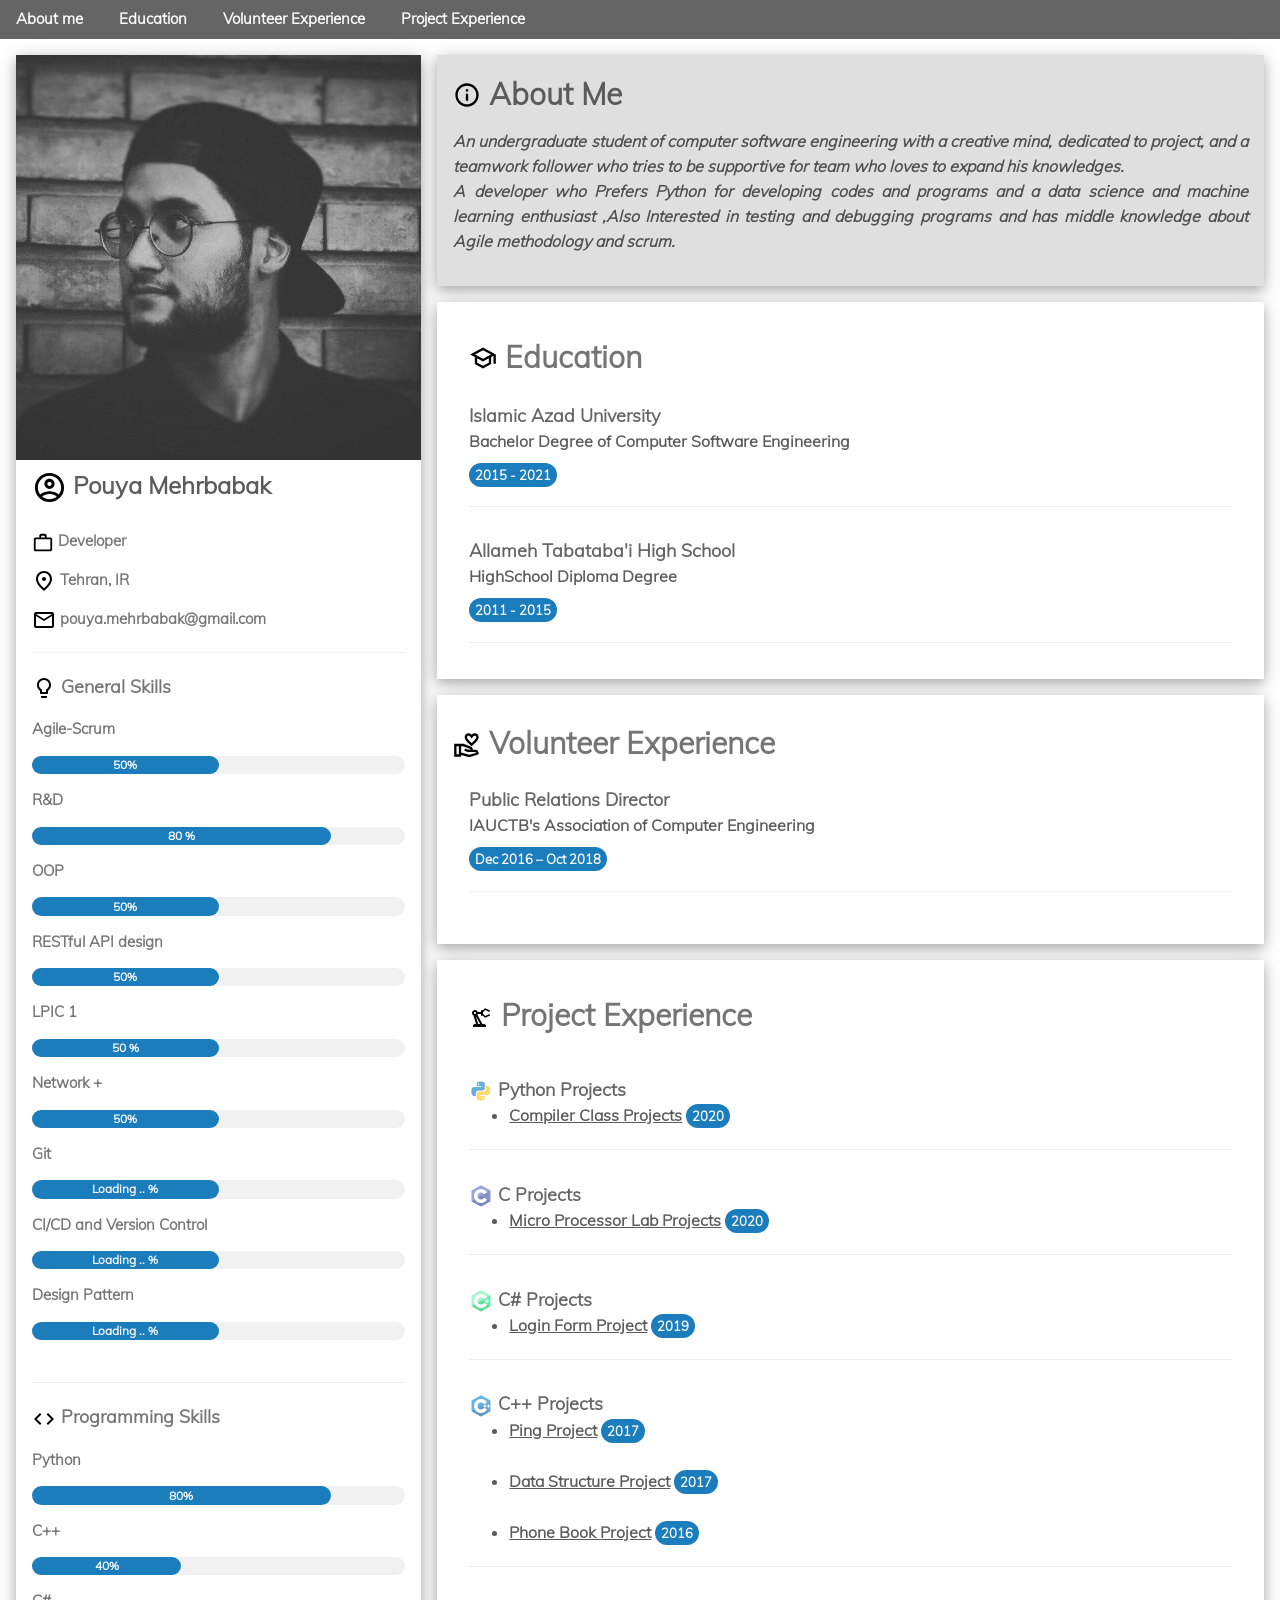
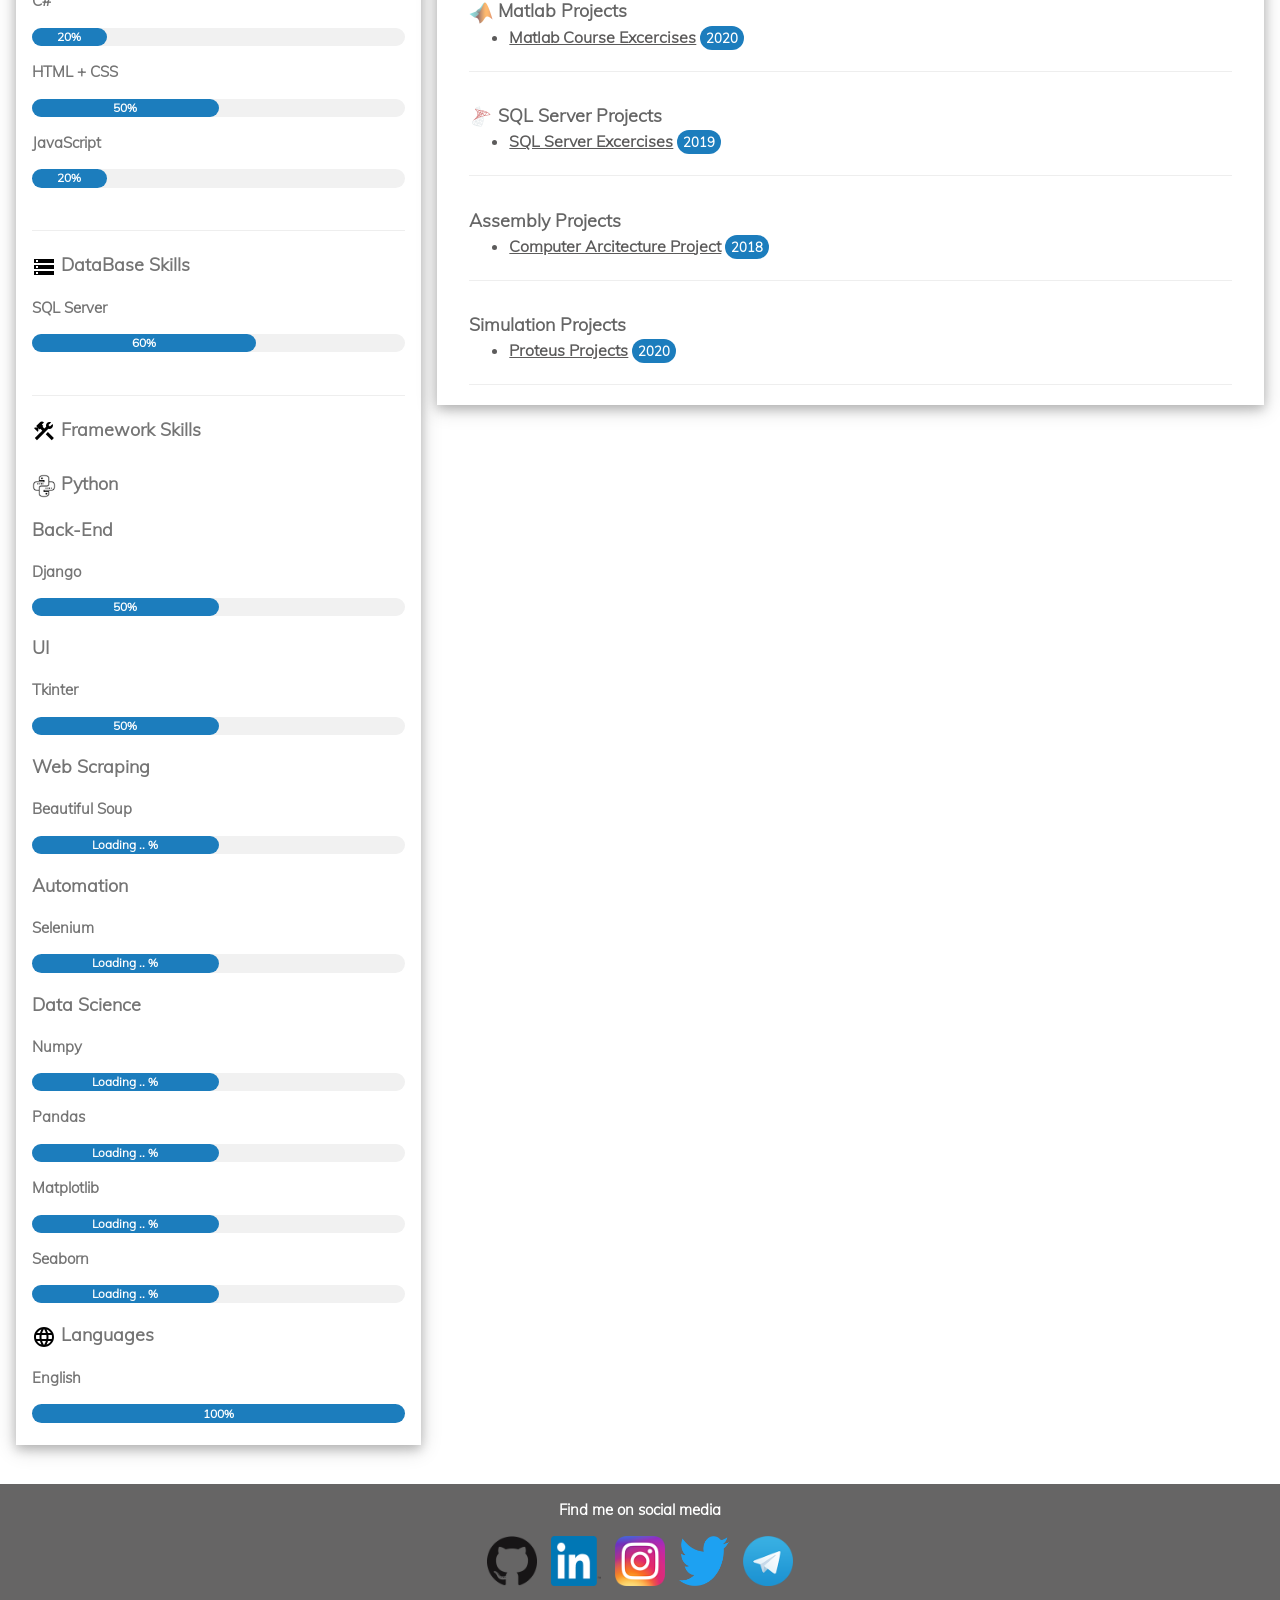
==== commit 86e51feb: "editing" ====
--- a/index.html
+++ b/index.html
@@ -23,11 +23,11 @@
 </style>
 
 <body class="w3-text-grey " id="top">
-    <div class="w3-bar w3-blue-grey">
-        <a href=" #aboutMe"><button class="w3-bar-item w3-button">About me</button></a>
-        <a href="#education"><button class="w3-bar-item w3-button">Education</button></a>
-        <a href="#volunteer"><button class="w3-bar-item w3-button">Volunteer Experience</button></a>
-        <a href="#project"><button class="w3-bar-item w3-button">Project Experience</button></a>
+    <div id="topnavbar" class="mhb-body-fontColor mhb-footer-color nav_responsive_text">
+        <a href="#aboutMe"><button class="   w3-bar-item w3-button">About me</button></a>
+        <a href="#education"><button class=" w3-bar-item w3-button">Education</button></a>
+        <a href="#volunteer"><button class=" w3-bar-item w3-button">Volunteer Experience</button></a>
+        <a href="#project"><button class="   w3-bar-item w3-button">Project Experience</button></a>
         <!-- <a href="#work"><button class="w3-bar-item w3-button">Work Experience</button></a> -->
     </div>
     <!-- Page Container -->
@@ -421,9 +421,8 @@
                     </div>
                 </div>
 
-                <div class="w3-container w3-card-4 w3-white w3-padding-16 w3-margin-top" id="volunteer">
-                    <h2 class="w3-text-grey"><i
-                            class="fa fa-certificate fa-fw w3-margin-right w3-xxlarge mhb-body-fontColor"></i>
+                <div class="w3-container w3-card-4 w3-white w3-padding-16 w3-margin-top V_exp" id="volunteer">
+                    <h2 class="w3-text-grey V_exp">
                         <img src="Logo/body/black/volunteer_activism_black_24dp.svg" alt="" height="28px"
                             viewBox="0 0 24 24" width="28px" fill="rgba(53, 46, 46, 0.9)"
                             style="vertical-align: middle;  margin-bottom: 4px;">
@@ -431,8 +430,7 @@
                     </h2>
                     <div class="w3-container" style="padding-bottom: 16px;">
                         <h5 class="w3-opacity mb-0"><b> Public Relations Director</b></h5>
-                        <h6 class="mhb-font-color2 mt-0">
-                            IAUCTB's Association of Computer Engineering</h6>
+                        <h6 class="mhb-font-color2 mt-0">IAUCTB's Association of Computer Engineering</h6>
                         <span class="badge mhb-body-fontColor">Dec 2016 – Oct 2018</span>
                         <br>
                         <hr>
@@ -609,15 +607,6 @@
         let btn = document.getElementById("go-top");
         btn.style.visibility = "hidden";
         window.onscroll = function () { scrollFunction() };
-
-        function scrollFunction() {
-
-            if (document.body.scrollTop > 200 || document.documentElement.scrollTop > 200) {
-                btn.style.visibility = "visible";
-            } else {
-                btn.style.visibility = "hidden";
-            }
-        }
     </script>
 </body>
 
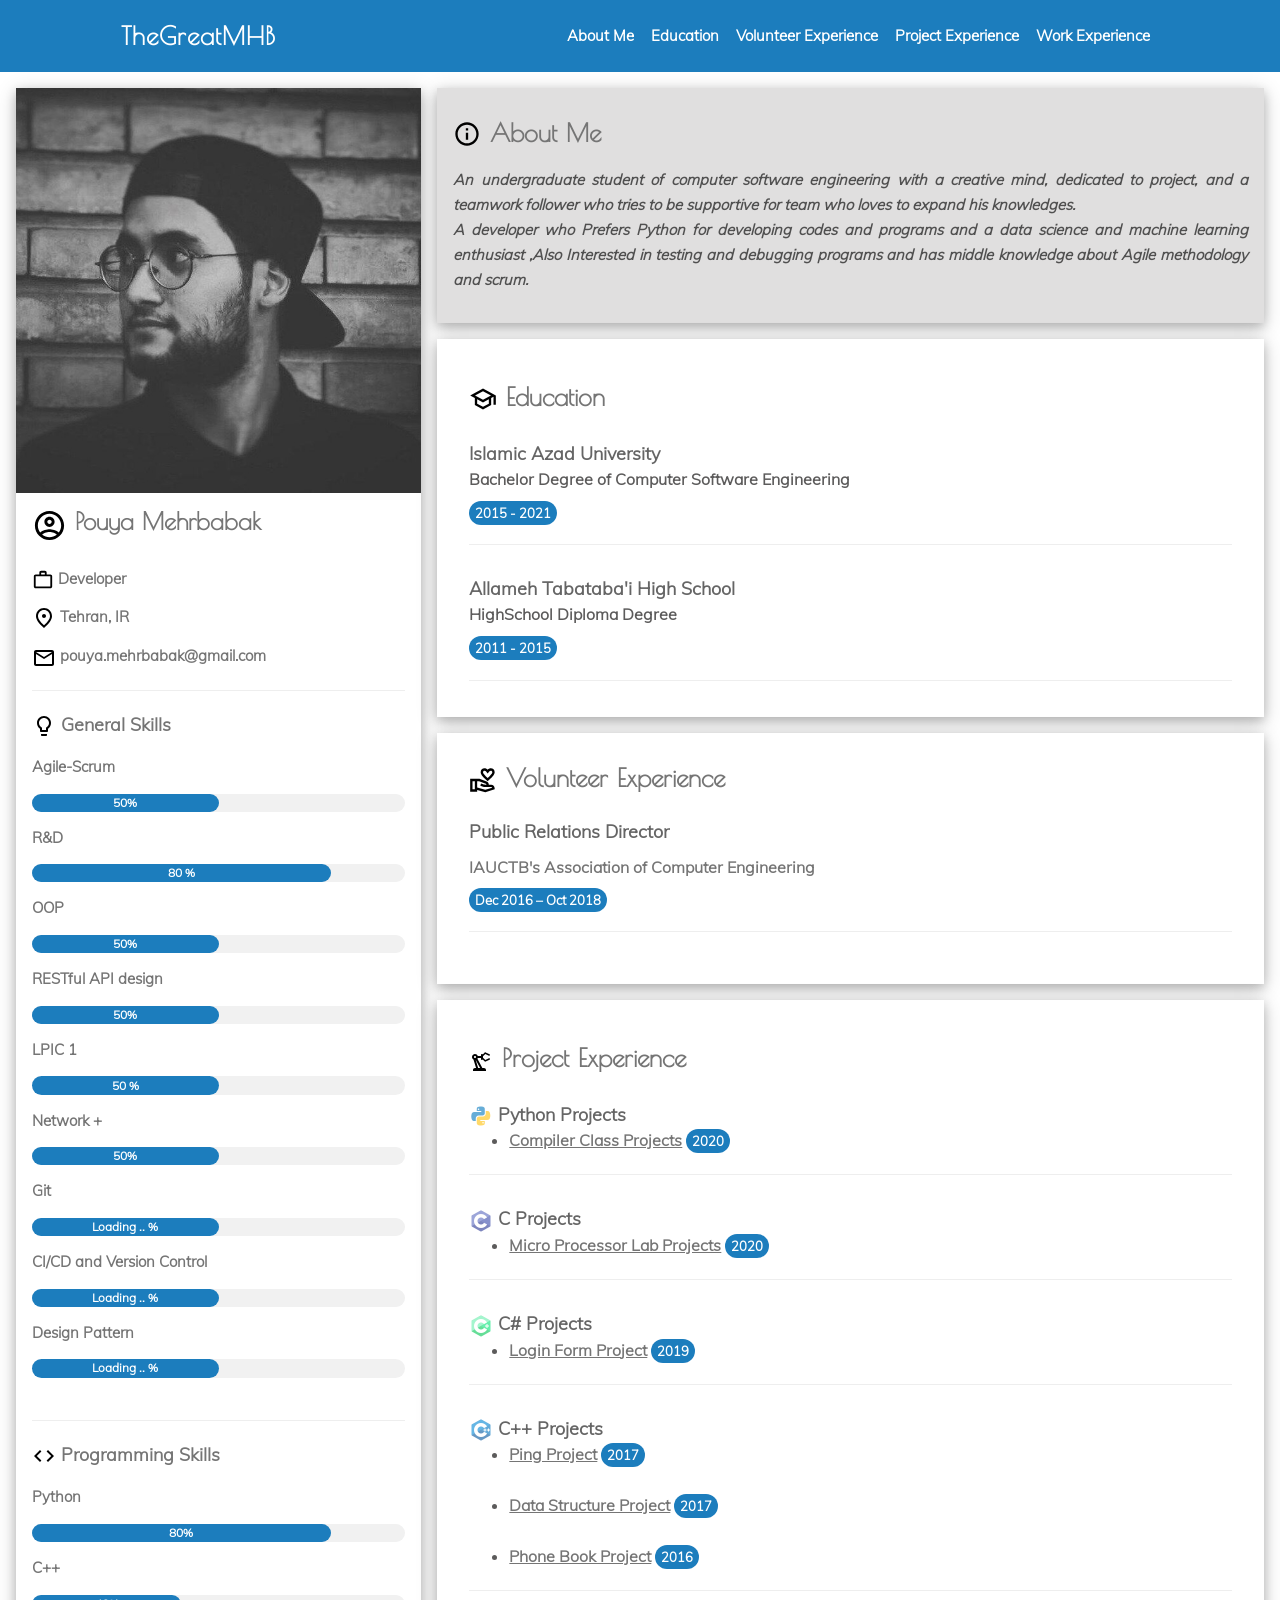
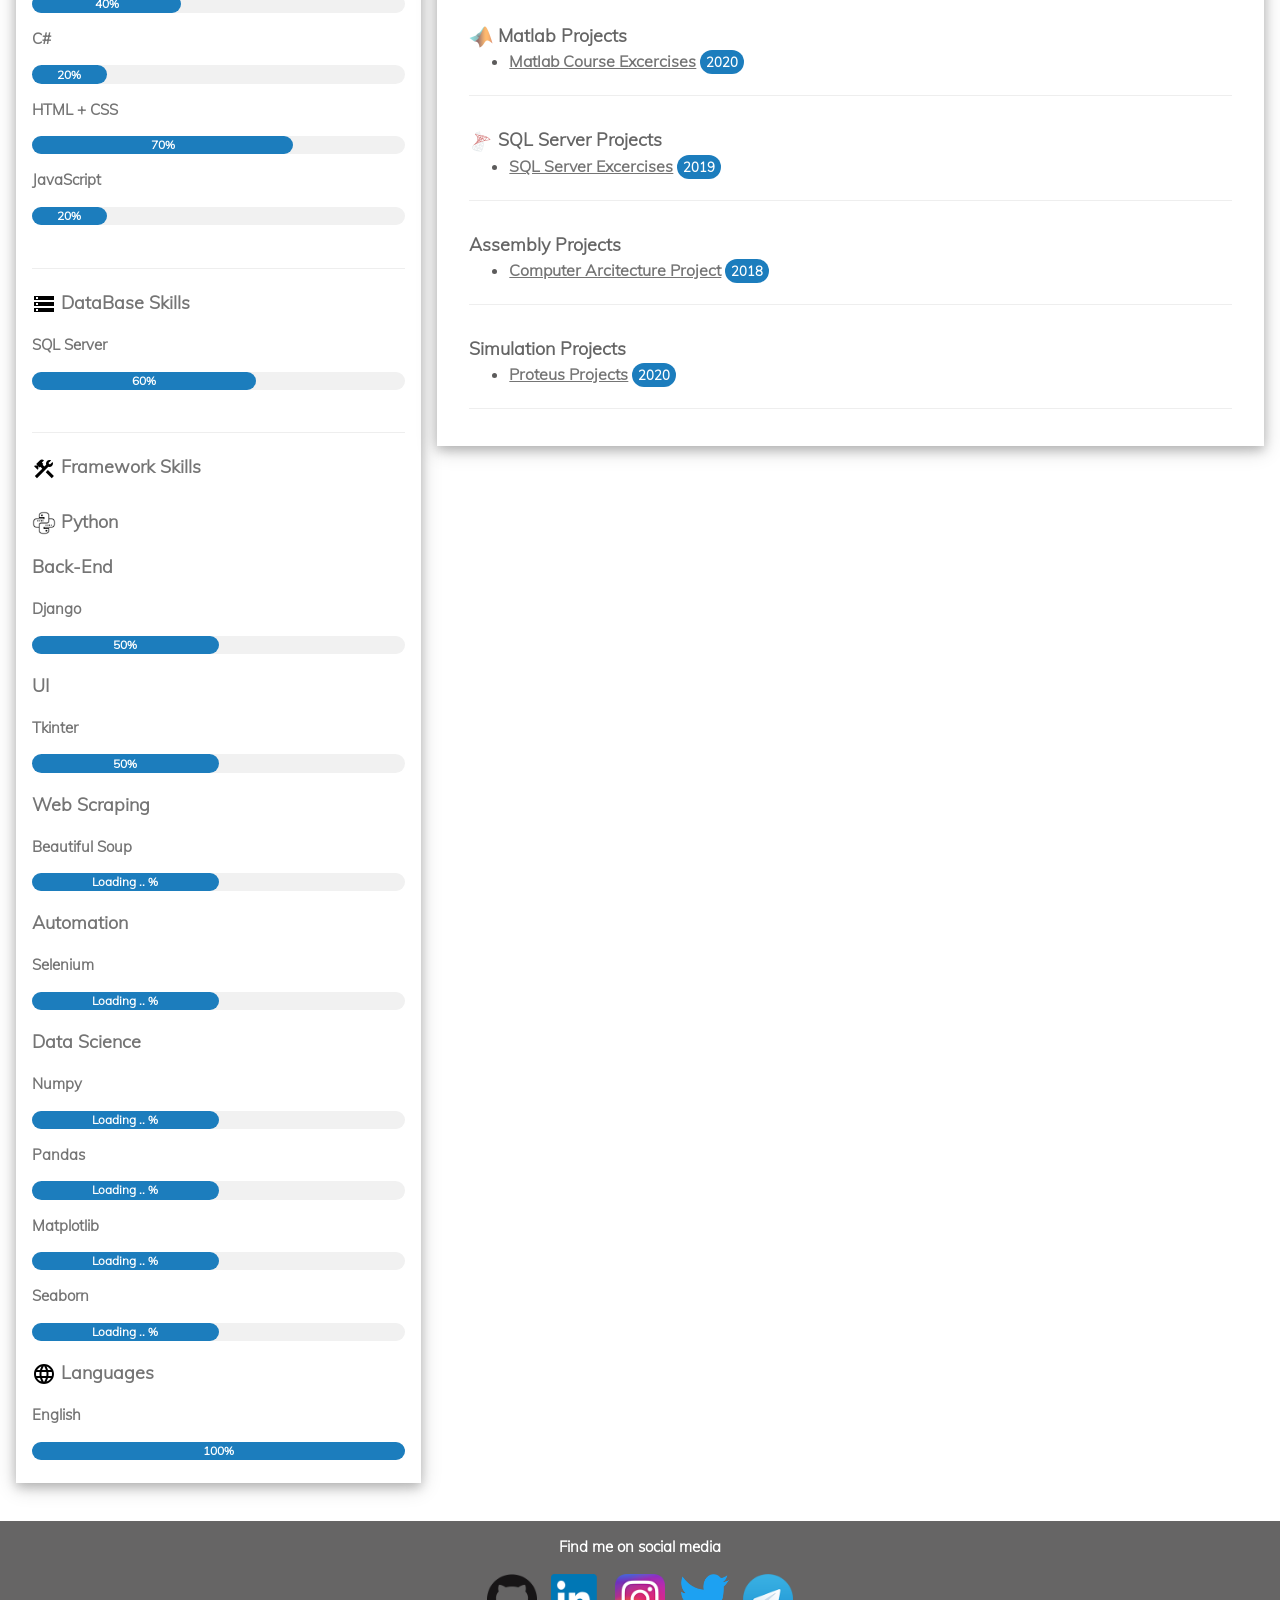
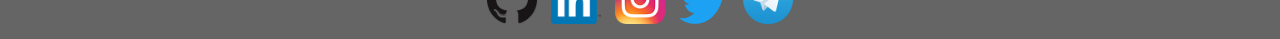
==== commit 0757330e: "editing" ====
--- a/index.html
+++ b/index.html
@@ -1,38 +1,83 @@
 <!DOCTYPE html>
 <html>
-<title>TheGreatMHB CV</title>
+<title>MHB CV</title>
 <meta charset="UTF-8">
 <meta name="viewport" content="width=device-width, initial-scale=1">
-<link rel="stylesheet" href="w3.css">
-
-
-<style>
-    html,
-    body {
-        font-family: "mulish";
-    }
-
-    h1,
-    h2,
-    h3,
-    h4,
-    h5,
-    h6 {
-        font-family: "mulish";
-    }
-</style>
-
-<body class="w3-text-grey " id="top">
-    <div id="topnavbar" class="mhb-body-fontColor mhb-footer-color nav_responsive_text">
+
+<head>
+    <script src="jquery.1.9.1.min.js"></script>
+    <link rel="stylesheet" href="w3.css">
+
+    <style>
+        html,
+        body {
+            font-family: "mulish";
+        }
+
+        h1,
+        h4,
+        h5,
+        h6 {
+            font-family: "mulish";
+        }
+
+        h2,
+        h3 {
+            font-family: "poiretOne";
+        }
+
+        mhbNav {
+            font-family: "poiretOne";
+        }
+
+        navLinks {
+            font-family: "mulish";
+        }
+    </style>
+</head>
+
+<body class="w3-text-grey" id="top">
+    <!--
+    <div id="mySidenav" class="sidenav mhb-body-fontColor mhb-footer-color nav_responsive_text">
         <a href="#aboutMe"><button class="   w3-bar-item w3-button">About me</button></a>
         <a href="#education"><button class=" w3-bar-item w3-button">Education</button></a>
         <a href="#volunteer"><button class=" w3-bar-item w3-button">Volunteer Experience</button></a>
         <a href="#project"><button class="   w3-bar-item w3-button">Project Experience</button></a>
-        <!-- <a href="#work"><button class="w3-bar-item w3-button">Work Experience</button></a> -->
-    </div>
+             <a href="#work"><button class="w3-bar-item w3-button">Work Experience</button></a> 
+            </div>
+        -->
+    <nav id="MHBnavbar" class="navbar">
+        <div class="mhbNav">
+            <h2>
+                TheGreatMHB
+            </h2>
+        </div>
+        <ul class="navLinks">
+            <li>
+                <a href="#aboutMe">About Me</a>
+            </li>
+            <li>
+                <a href="#education">Education</a>
+            </li>
+            <li>
+                <a href="#volunteer">Volunteer Experience</a>
+            </li>
+            <li>
+                <a href="#project">Project Experience</a>
+            </li>
+            <li>
+                <a href="#work">Work Experience</a>
+            </li>
+        </ul>
+        <div class="burger">
+            <div class="line1"></div>
+            <div class="line2"></div>
+            <div class="line3"></div>
+        </div>
+    </nav>
+
     <!-- Page Container -->
     <div class="w3-content w3-margin-top" style="max-width:1400px; ">
-
         <!-- The Grid -->
         <div class="w3-row-padding" style="position: relative;">
 
@@ -41,7 +86,7 @@
                 <div class="w3-white w3-text-grey w3-card-4">
                     <div class="w3-display-container">
                         <img src="IMG_5555.JPG" style="width:100%" alt="">
-                        <div class="w3-display-container w3-container  mhb-font-color2">
+                        <div class="w3-display-container w3-container mhb-font-2">
                             <h3>
                                 <img src="Logo/body/black/account_circle_black_24dp.svg" alt=""
                                     style="height: 35px; width: 35px;">
@@ -145,7 +190,7 @@
                         <p>HTML + CSS</p>
                         <div class="w3-light-grey w3-round-xlarge w3-small">
                             <div class="w3-container w3-center w3-round-xlarge mhb-color mhb-font-color"
-                                style="width:50%">50%</div>
+                                style="width:70%">70%</div>
                         </div>
                         <p>JavaScript</p>
                         <div class="w3-light-grey w3-round-xlarge w3-small">
@@ -358,7 +403,7 @@
             <!-- Right Column -->
             <div class="w3-twothird">
                 <div id="aboutMe"
-                    class="w3-container w3-card-4 w3-content w3-margin-bottom w3-padding-16 mhb-bg-color mhb-font-color2">
+                    class="w3-container w3-card-4 w3-content w3-margin-bottom w3-padding-16 mhb-bg-color mhb-font-2">
                     <h2>
                         <img src="Logo/body/black/info_black_24dp.svg" alt="" height="28px" viewBox="0 0 24 24"
                             width="28px" fill="rgba(53, 46, 46, 0.9)"
@@ -421,8 +466,8 @@
                     </div>
                 </div>
 
-                <div class="w3-container w3-card-4 w3-white w3-padding-16 w3-margin-top V_exp" id="volunteer">
-                    <h2 class="w3-text-grey V_exp">
+                <div class="w3-container w3-card-4 w3-white w3-padding-16 w3-margin-top" id="volunteer">
+                    <h2 class="w3-display-container w3-container mhb-font-2 w3-text-grey">
                         <img src="Logo/body/black/volunteer_activism_black_24dp.svg" alt="" height="28px"
                             viewBox="0 0 24 24" width="28px" fill="rgba(53, 46, 46, 0.9)"
                             style="vertical-align: middle;  margin-bottom: 4px;">
@@ -430,14 +475,14 @@
                     </h2>
                     <div class="w3-container" style="padding-bottom: 16px;">
                         <h5 class="w3-opacity mb-0"><b> Public Relations Director</b></h5>
-                        <h6 class="mhb-font-color2 mt-0">IAUCTB's Association of Computer Engineering</h6>
+                        <h6 class="mhb-font-2 w3-text-grey">IAUCTB's Association of Computer Engineering</h6>
                         <span class="badge mhb-body-fontColor">Dec 2016 – Oct 2018</span>
                         <br>
                         <hr>
                     </div>
                 </div>
-                <div class="w3-container w3-card-4 w3-white w3-margin-top" id="project">
-                    <h2 class="w3-text-grey w3-padding-16"><i
+                <div class="w3-container w3-card-4 w3-white w3-margin-top w3-padding-16" id="project">
+                    <h2 class="mhb-font-2 w3-text-grey"><i
                             class="fa fa-certificate fa-fw w3-margin-right w3-xxlarge mhb-body-fontColor mhbResponsive"></i>
                         <img src="Logo/body/black/precision_manufacturing_black_24dp.svg" alt="">
                         Project Experience
@@ -450,8 +495,8 @@
                         </h5>
                         <ul class="mhb-font-color2 mt-0">
                             <li>
-                                <a
-                                    href="https://github.com/pouya-mhb/University-Excersises-and-Projects/tree/main/Compiler%20Class/prefix%20suffix%20substring%20proper%20prefix%20subsequence">
+                                <a href="https://github.com/pouya-mhb/University-Excersises-and-Projects/tree/main/Compiler%20Class/prefix%20suffix%20substring%20proper%20prefix%20subsequence"
+                                    class="mhb-font-2 w3-text-grey">
                                     Compiler Class Projects</a>
                                 <span class="badge mhb-body-fontColor">2020</span>
                             </li>
@@ -466,7 +511,7 @@
                         </h5>
                         <ul class="mhb-font-color2 mt-0">
                             <li>
-                                <a
+                                <a class="mhb-font-2 w3-text-grey"
                                     href="https://github.com/pouya-mhb/University-Excersises-and-Projects/tree/main/Matlab%20Course%20Excercises">
                                     Micro Processor Lab Projects</a>
                                 <span class="badge mhb-body-fontColor">2020</span>
@@ -482,7 +527,7 @@
                         </h5>
                         <ul class="mhb-font-color2 mt-0">
                             <li>
-                                <a
+                                <a class="mhb-font-2 w3-text-grey"
                                     href=">https://github.com/pouya-mhb/University-Excersises-and-Projects/tree/main/Triangle%20Project">
                                     Login Form Project</a>
                                 <span class="badge mhb-body-fontColor">2019</span>
@@ -498,19 +543,20 @@
                         </h5>
                         <ul class="mhb-font-color2 mt-0">
                             <li>
-                                <a href="https://github.com/pouya-mhb/My-Ping-app">
+                                <a class="mhb-font-2 w3-text-grey" href="https://github.com/pouya-mhb/My-Ping-app">
                                     Ping Project</a>
                                 <span class="badge mhb-body-fontColor">2017</span>
                             </li>
                             <br>
                             <li>
-                                <a href="https://github.com/pouya-mhb/My-Data-Structure-Project">
+                                <a class="mhb-font-2 w3-text-grey"
+                                    href="https://github.com/pouya-mhb/My-Data-Structure-Project">
                                     Data Structure Project</a>
                                 <span class="badge mhb-body-fontColor">2017</span>
                             </li>
                             <br>
                             <li>
-                                <a
+                                <a class="mhb-font-2 w3-text-grey"
                                     href="https://github.com/pouya-mhb/University-Excersises-and-Projects/tree/main/Phone%20book">
                                     Phone Book Project</a>
                                 <span class="badge mhb-body-fontColor">2016</span>
@@ -526,7 +572,7 @@
                         </h5>
                         <ul class="mhb-font-color2 mt-0">
                             <li>
-                                <a
+                                <a class="mhb-font-2 w3-text-grey"
                                     href="https://github.com/pouya-mhb/University-Excersises-and-Projects/tree/main/Matlab%20Course%20Excercises">
                                     Matlab Course Excercises</a>
                                 <span class="badge mhb-body-fontColor">2020</span>
@@ -542,7 +588,7 @@
                         </h5>
                         <ul class="mhb-font-color2 mt-0">
                             <li>
-                                <a
+                                <a class="mhb-font-2 w3-text-grey"
                                     href="https://github.com/pouya-mhb/University-Excersises-and-Projects/tree/main/SQL%20Server%20Course%20Excercises">
                                     SQL Server Excercises</a>
                                 <span class="badge mhb-body-fontColor">2019</span>
@@ -554,7 +600,7 @@
                         <h5 class="w3-opacity mb-0"><b>Assembly Projects</b></h5>
                         <ul class="mhb-font-color2 mt-0">
                             <li>
-                                <a
+                                <a class="mhb-font-2 w3-text-grey"
                                     href="https://github.com/pouya-mhb/University-Excersises-and-Projects/tree/main/Computer%20Arcitecture%20Project">
                                     Computer Arcitecture Project</a>
                                 <span class="badge mhb-body-fontColor">2018</span>
@@ -566,7 +612,7 @@
                         <h5 class="w3-opacity mb-0"><b>Simulation Projects</b></h5>
                         <ul class="mhb-font-color2 mt-0">
                             <li>
-                                <a href="https://github.com/pouya-mhb/ProteusProjects">
+                                <a class="mhb-font-2 w3-text-grey" href="https://github.com/pouya-mhb/ProteusProjects">
                                     Proteus Projects</a>
                                 <span class="badge mhb-body-fontColor">2020</span>
                             </li>
@@ -583,6 +629,8 @@
 
         <!-- End Page Container -->
     </div>
+
+    <!-- footer -->
     <footer class="w3-container w3-center w3-margin-top mhb-footer-color mhb-font-color">
         <a href="#top" class="top-link w3-button w3-center w3-margin-top badge go-top" style="margin-right: 2%;"
             id="go-top">
@@ -607,6 +655,39 @@
         let btn = document.getElementById("go-top");
         btn.style.visibility = "hidden";
         window.onscroll = function () { scrollFunction() };
+
+        function scrollFunction() {
+
+            if (document.body.scrollTop > 200 || document.documentElement.scrollTop > 200) {
+                btn.style.visibility = "visible";
+            } else {
+                btn.style.visibility = "hidden";
+            }
+        }
+        function openNav() {
+            $('#mySidenav').css({ "width": "250px" });
+            $('#main').css({ "margin-left": "250px" });
+            // document.getElementById("mySidenav").style.width = "250px";
+            // document.getElementById("main").style.marginLeft = "250px";
+            // document.body.style.backgroundColor = "rgba(0,0,0,0.4)";
+        }
+
+        function closeNav() {
+
+            $('#mySidenav').css({ "width": "0" });
+            $('#main').css({ "margin-left": "0" });
+            // document.getElementById("mySidenav").style.width = "0";
+            // document.getElementById("main").style.marginLeft= "0";
+            // document.body.style.backgroundColor = "white";
+        }
+
+        $("#mySidenav").click(function () {
+            openNav();
+        });
+
+        $("#closebtn").click(function () {
+            closeNav();
+        });
     </script>
 </body>
 
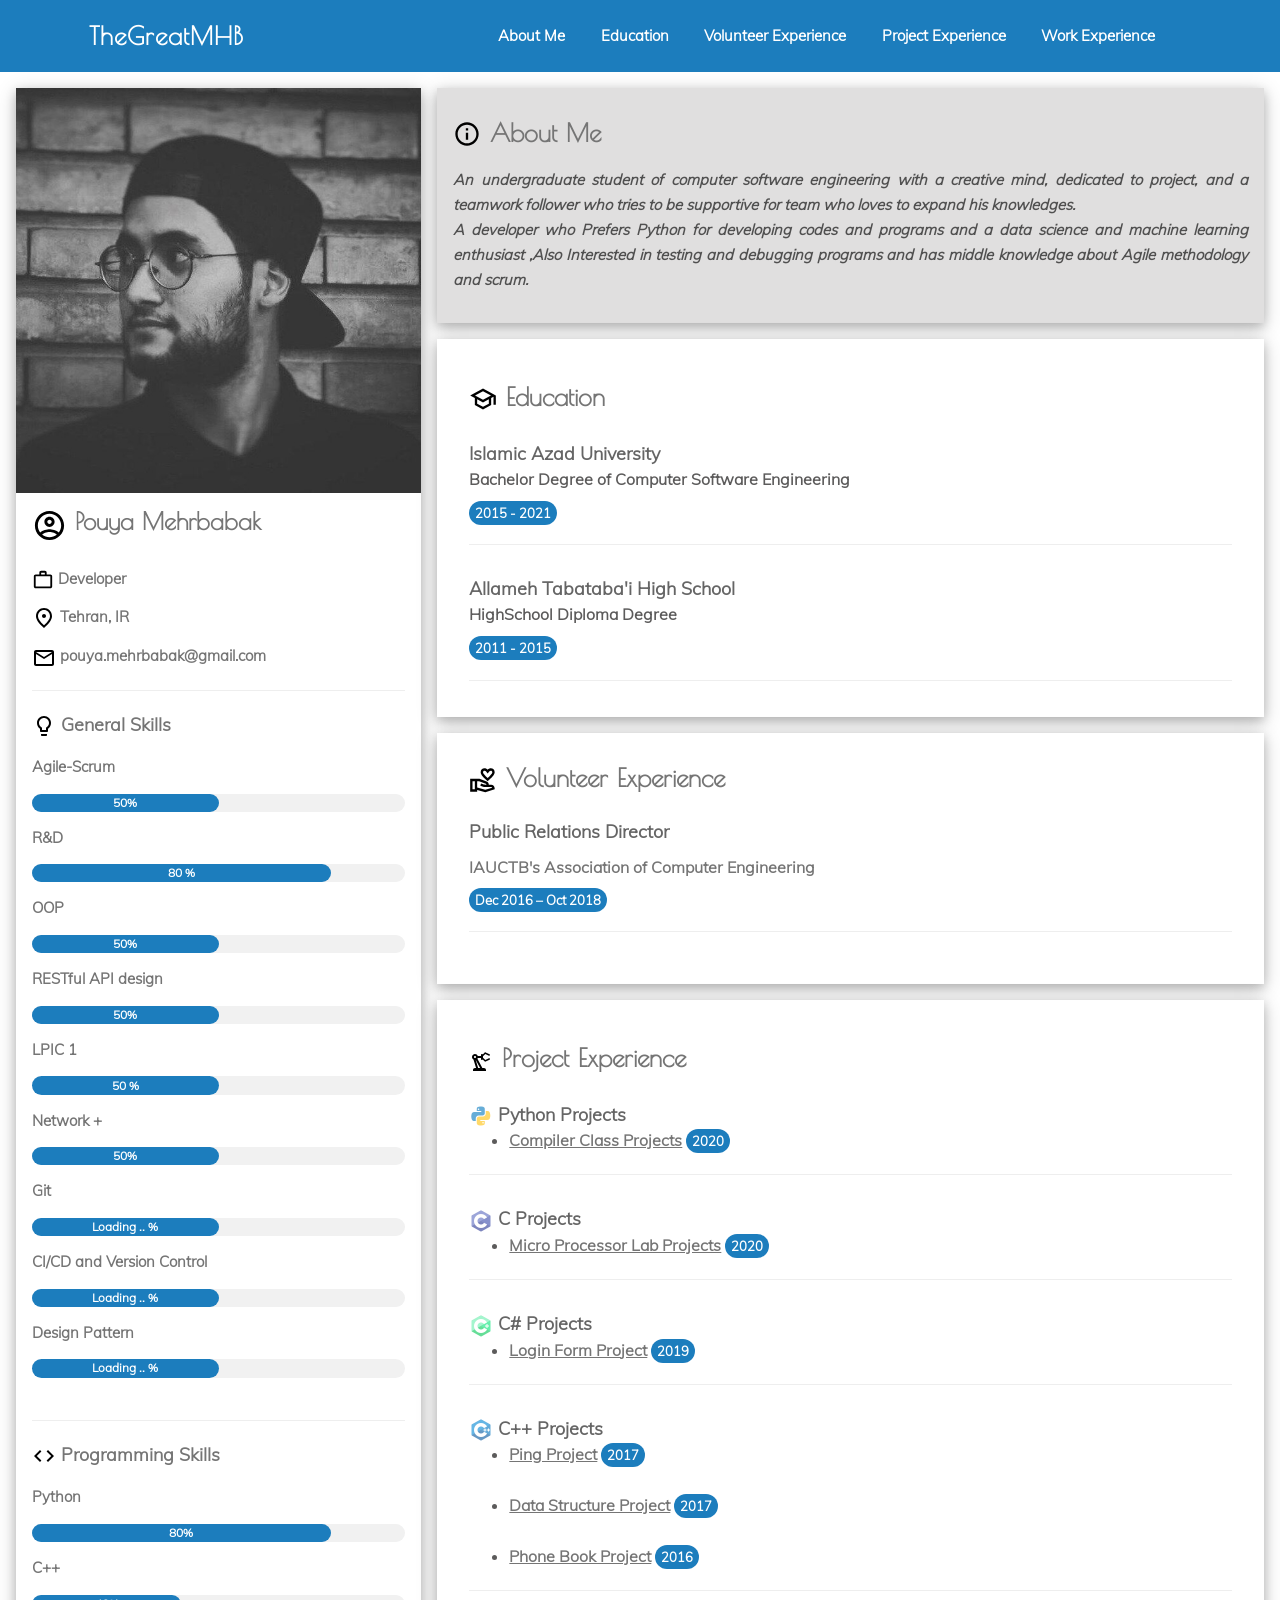
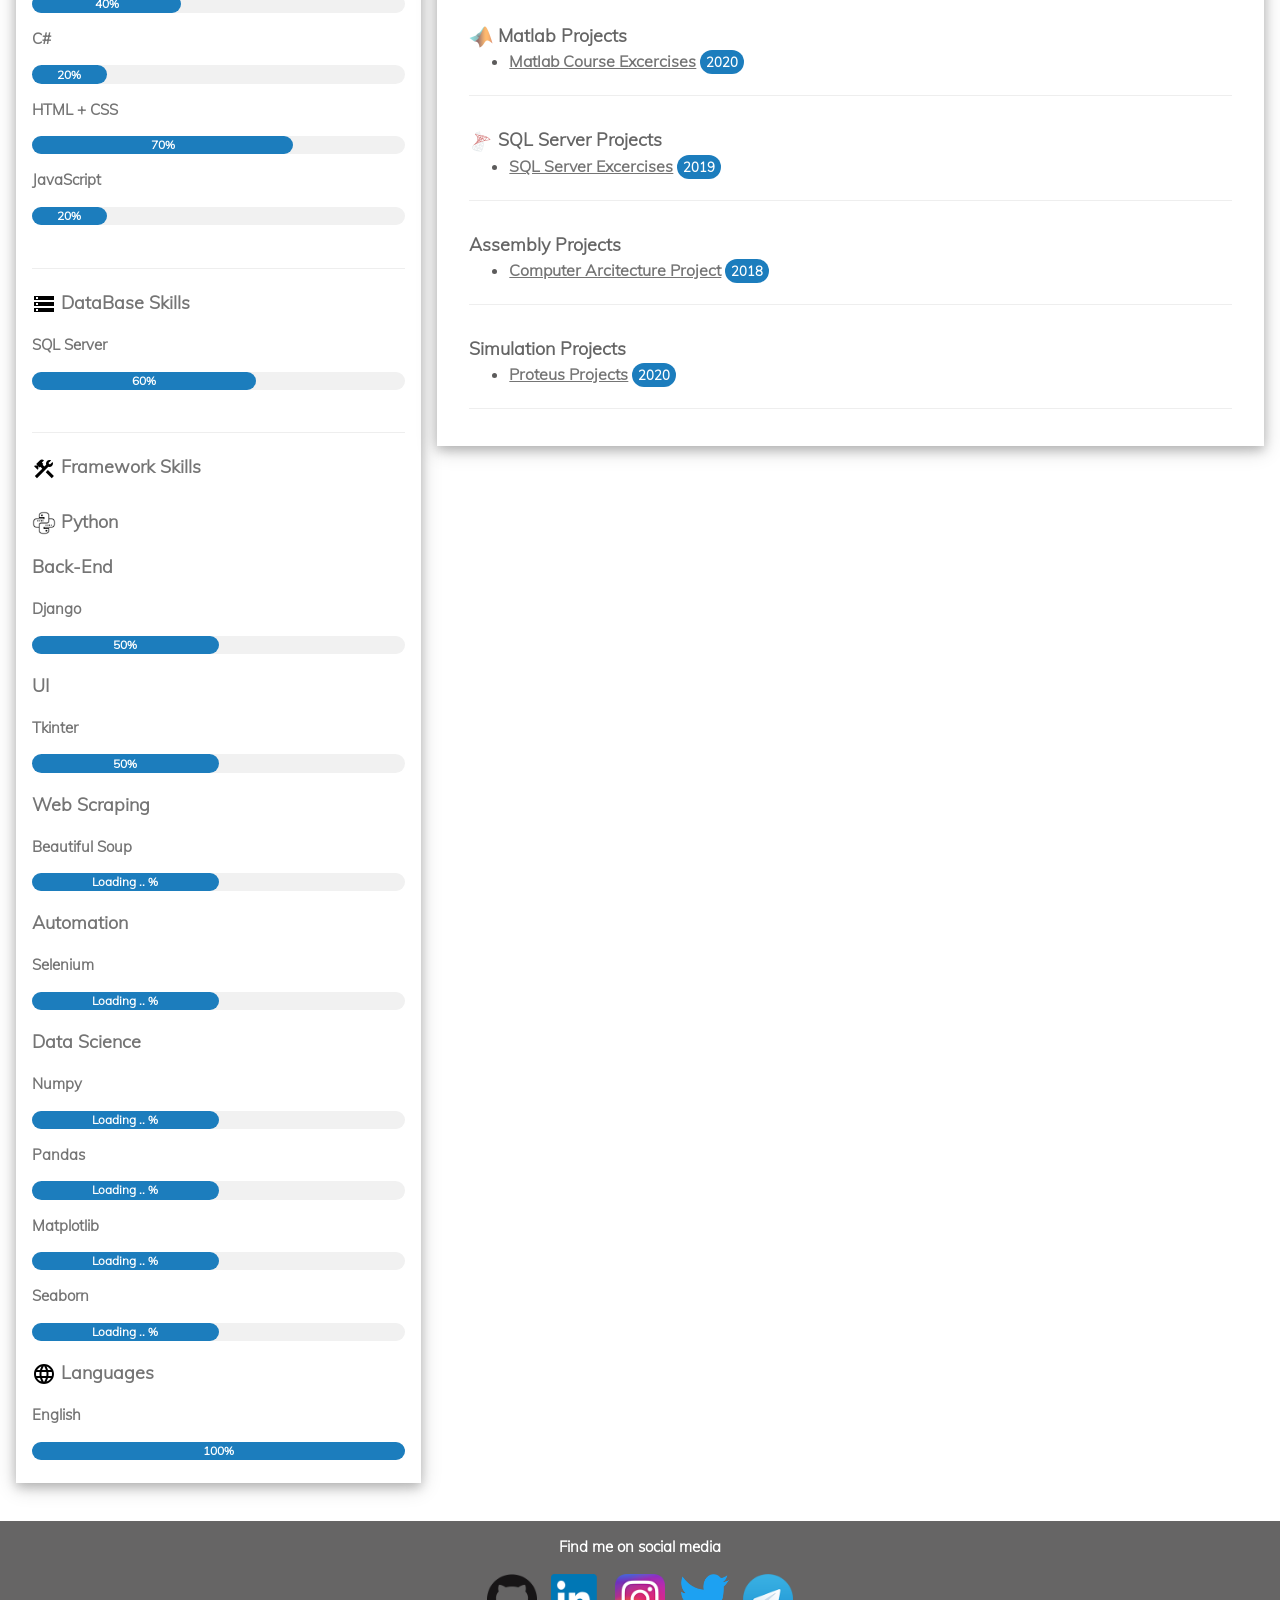
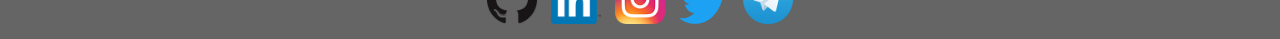
==== commit e38f1891: "editing" ====
--- a/index.html
+++ b/index.html
@@ -7,6 +7,7 @@
 <head>
     <script src="jquery.1.9.1.min.js"></script>
     <link rel="stylesheet" href="w3.css">
+    <link rel="stylesheet" href="NavCSS.css">
 
     <style>
         html,
@@ -69,7 +70,7 @@
                 <a href="#work">Work Experience</a>
             </li>
         </ul>
-        <div class="burger">
+        <div class="burger" href="javascript:void(0)" onclick="navSlide()">
             <div class="line1"></div>
             <div class="line2"></div>
             <div class="line3"></div>
@@ -629,16 +630,16 @@
 
         <!-- End Page Container -->
     </div>
-
+<div>
+    <a href="#top" class="top-link w3-button w3-center w3-margin-top badge go-top" style="margin-right: 2%;" id="go-top">
+        <span class="screen-reader-text">
+            <img src="Logo/body/black/keyboard_arrow_up_white_24dp.svg" alt="" height="28px" viewBox="0 0 24 24"
+                width="28px" fill="rgba(53, 46, 46, 0.9)" style= "float: left; vertical-align: middle;  margin-bottom: 4px;">
+        </span>
+    </a>
+</div>
     <!-- footer -->
     <footer class="w3-container w3-center w3-margin-top mhb-footer-color mhb-font-color">
-        <a href="#top" class="top-link w3-button w3-center w3-margin-top badge go-top" style="margin-right: 2%;"
-            id="go-top">
-            <span class="screen-reader-text">
-                <img src="Logo/body/black/keyboard_arrow_up_white_24dp.svg" alt="" height="28px" viewBox="0 0 24 24"
-                    width="28px" fill="rgba(53, 46, 46, 0.9)" style="vertical-align: middle;  margin-bottom: 4px;">
-            </span>
-        </a>
         <p>Find me on social media</p>
         <a href="https://github.com/pouya-mhb" title="GitHub">
             <img class="mhb-footer-icon" src="Logo\gh.png"></a>
@@ -651,6 +652,7 @@
         <a href="https://t.me/TheGreatMHB" title="Telegram">
             <img class="mhb-footer-icon" src="Logo/tg.png"></a>
     </footer>
+
     <script>
         let btn = document.getElementById("go-top");
         btn.style.visibility = "hidden";
@@ -664,30 +666,25 @@
                 btn.style.visibility = "hidden";
             }
         }
-        function openNav() {
-            $('#mySidenav').css({ "width": "250px" });
-            $('#main').css({ "margin-left": "250px" });
-            // document.getElementById("mySidenav").style.width = "250px";
-            // document.getElementById("main").style.marginLeft = "250px";
-            // document.body.style.backgroundColor = "rgba(0,0,0,0.4)";
+       
+        const  navSlide =() => {
+            const burger = document.querySelector('.burger');
+            const nav = document.querySelector('.navLinks');
+            const navLinks = document.querySelectorAll('.navLinks li');
+            burger.addEventListener(onclick,() => {
+                // Toggle Nav
+                nav.classList.toggle('.navActive')
+                //animated links
+                navLinks.forEach((link,index)=>{
+                    link.style.animation = 'NavLinkFade 0.5s ease forwards ${index/7+1.5}s';
+                    console.log(index/7+0.2);
+                });
+                //burger animation
+                burger.classlist.toggle('toggle');
+                
+            });
         }
-
-        function closeNav() {
-
-            $('#mySidenav').css({ "width": "0" });
-            $('#main').css({ "margin-left": "0" });
-            // document.getElementById("mySidenav").style.width = "0";
-            // document.getElementById("main").style.marginLeft= "0";
-            // document.body.style.backgroundColor = "white";
-        }
-
-        $("#mySidenav").click(function () {
-            openNav();
-        });
-
-        $("#closebtn").click(function () {
-            closeNav();
-        });
+        navSlide();
     </script>
 </body>
 
--- a/NavCSS.css
+++ b/NavCSS.css
@@ -0,0 +1,101 @@
+.navbar {
+    margin: 0%;
+    padding: 0%;
+    box-sizing: inherit;
+    display: flex;
+    justify-content: space-around;
+    align-items: center;
+    min-height: 8vh;
+    background-color: rgb(28, 125, 189);
+}
+
+.mhbNav {
+    color: rgb(255, 255, 255);
+    text-transform: capitalize;
+    letter-spacing: 1px;
+    font-size: 10px;
+}
+
+.navLinks {
+    display: flex;
+    justify-content: space-evenly;
+    width: 60%;
+}
+
+.navLinks li {
+    list-style: none;
+}
+
+.navLinks a {
+    color: rgb(255, 255, 255);
+    text-decoration: none;
+    font-weight: bold;
+}
+
+.burger {
+    display: none;
+    cursor: pointer;
+}
+
+.burger div {
+    width: 25px;
+    height: 2px;
+    margin: 5px;
+    background-color: #ffffff;
+    transition: all 0.3s ease;
+}
+
+/*iphone 6*/
+
+@media only screen and (max-width: 376px) {
+    body {
+        overflow-x: hidden;
+    }
+    .mhbNav {}
+    .navLinks {
+        position: absolute;
+        right: 0px;
+        height: 375 px;
+        top: 8vh;
+        background-color: rgb(28, 125, 189);
+        display: flex;
+        flex-direction: column;
+        align-items: center;
+        width: 100%;
+        transform: translateX(100%);
+        transition: transform 0.5s ease-in;
+    }
+    .navLinks li {
+        opacity: 0%;
+    }
+    .burger {
+        display: block;
+    }
+}
+
+.navActive {
+    transform: translate(0%);
+}
+
+@keyframes NavLinkFade {
+    from {
+        opacity: 0;
+        transform: translateX(50px);
+    }
+    to {
+        opacity: 1;
+        transform: translateX(0px);
+    }
+}
+
+.toggle .line1 {
+    transform: rotate(-45deg) translate(-5px, 6px);
+}
+
+.toggle .line1 {
+    opacity: 0;
+}
+
+.toggle .line1 {
+    transform: rotate(45deg) translate(-5px, -6px);
+}
